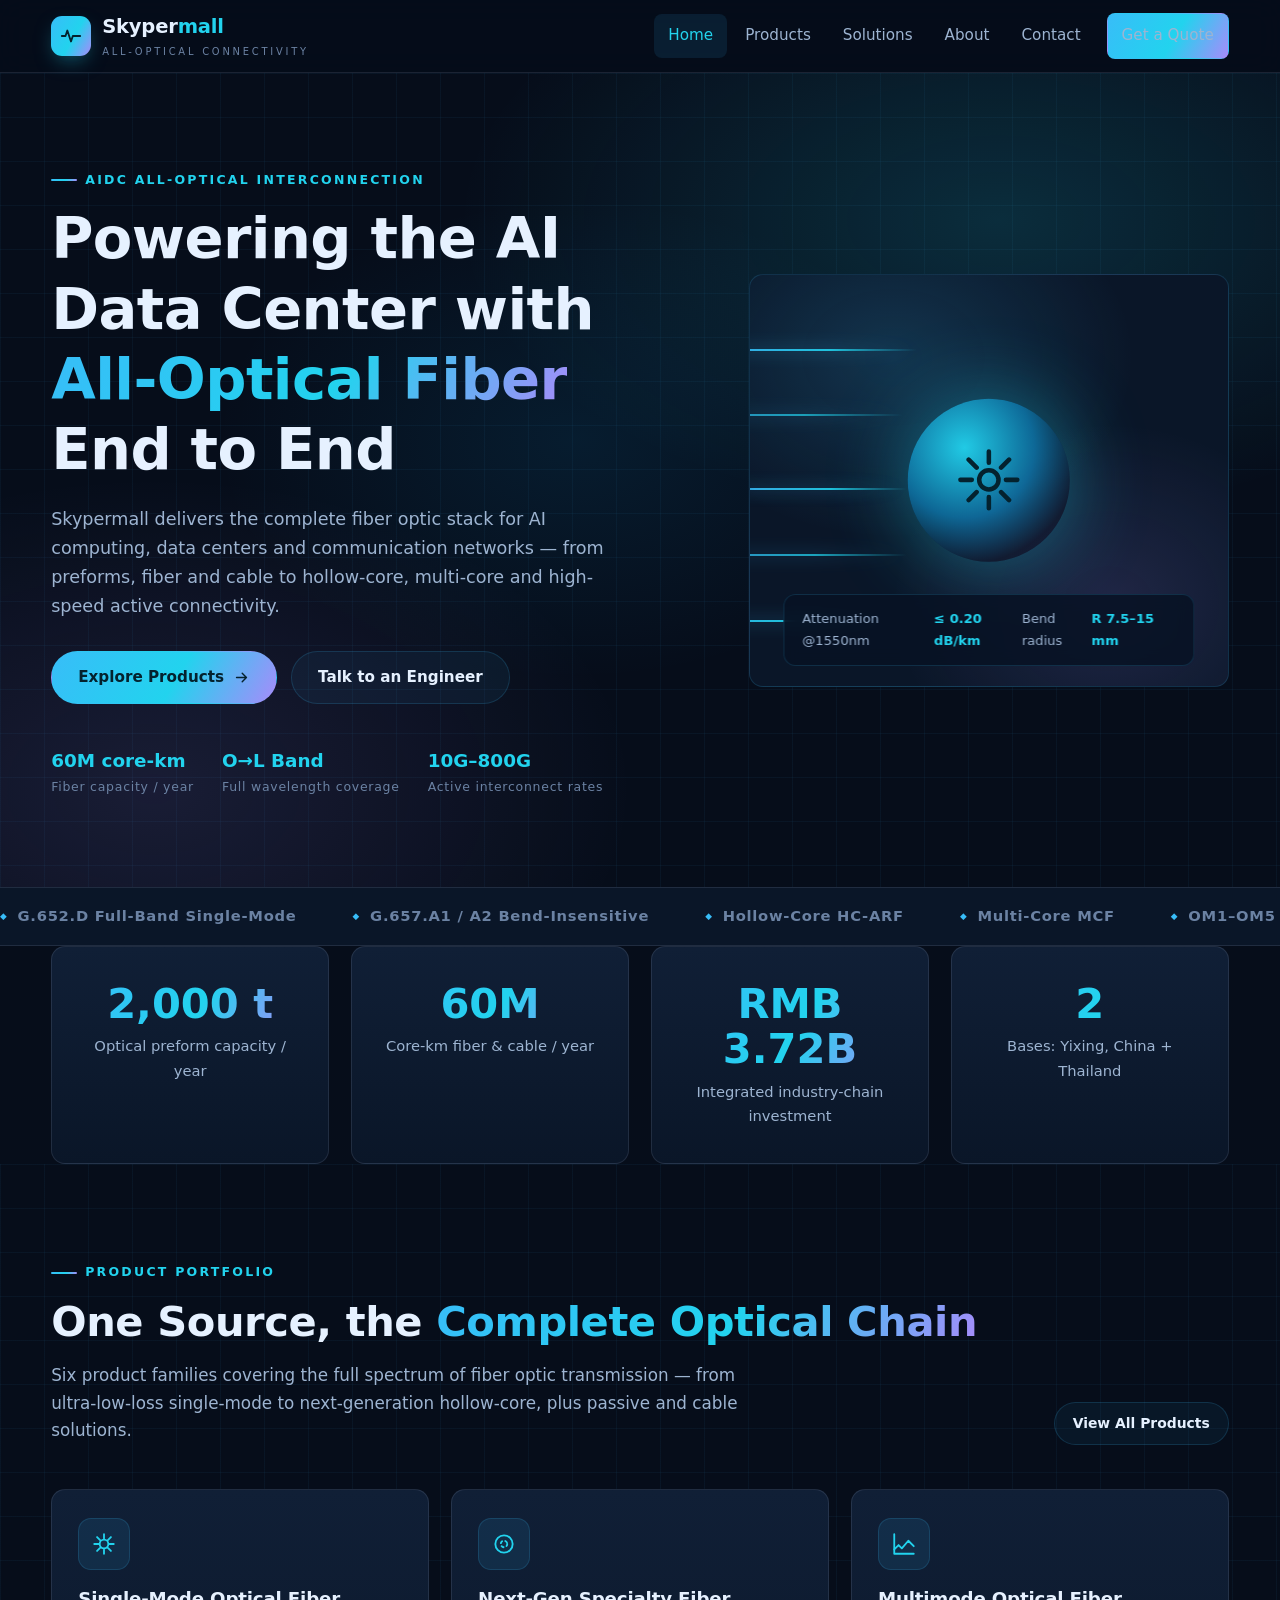
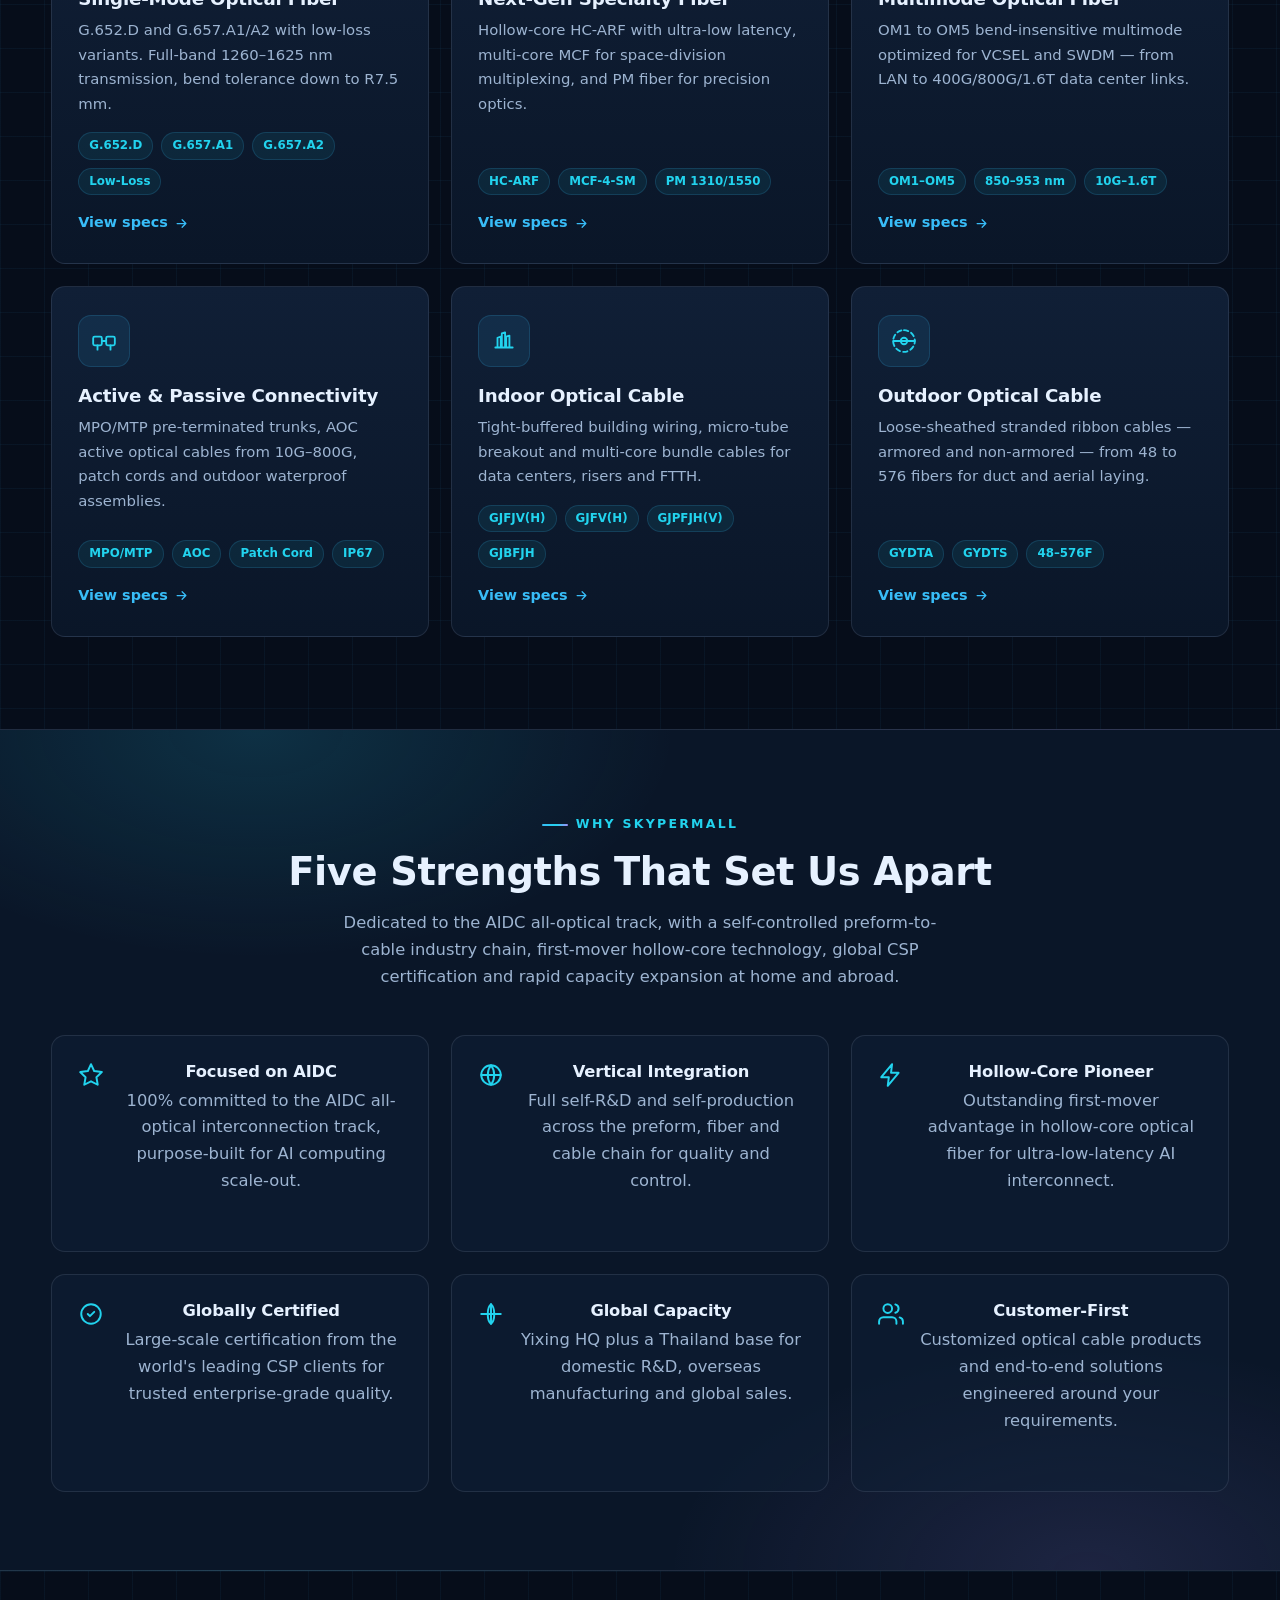
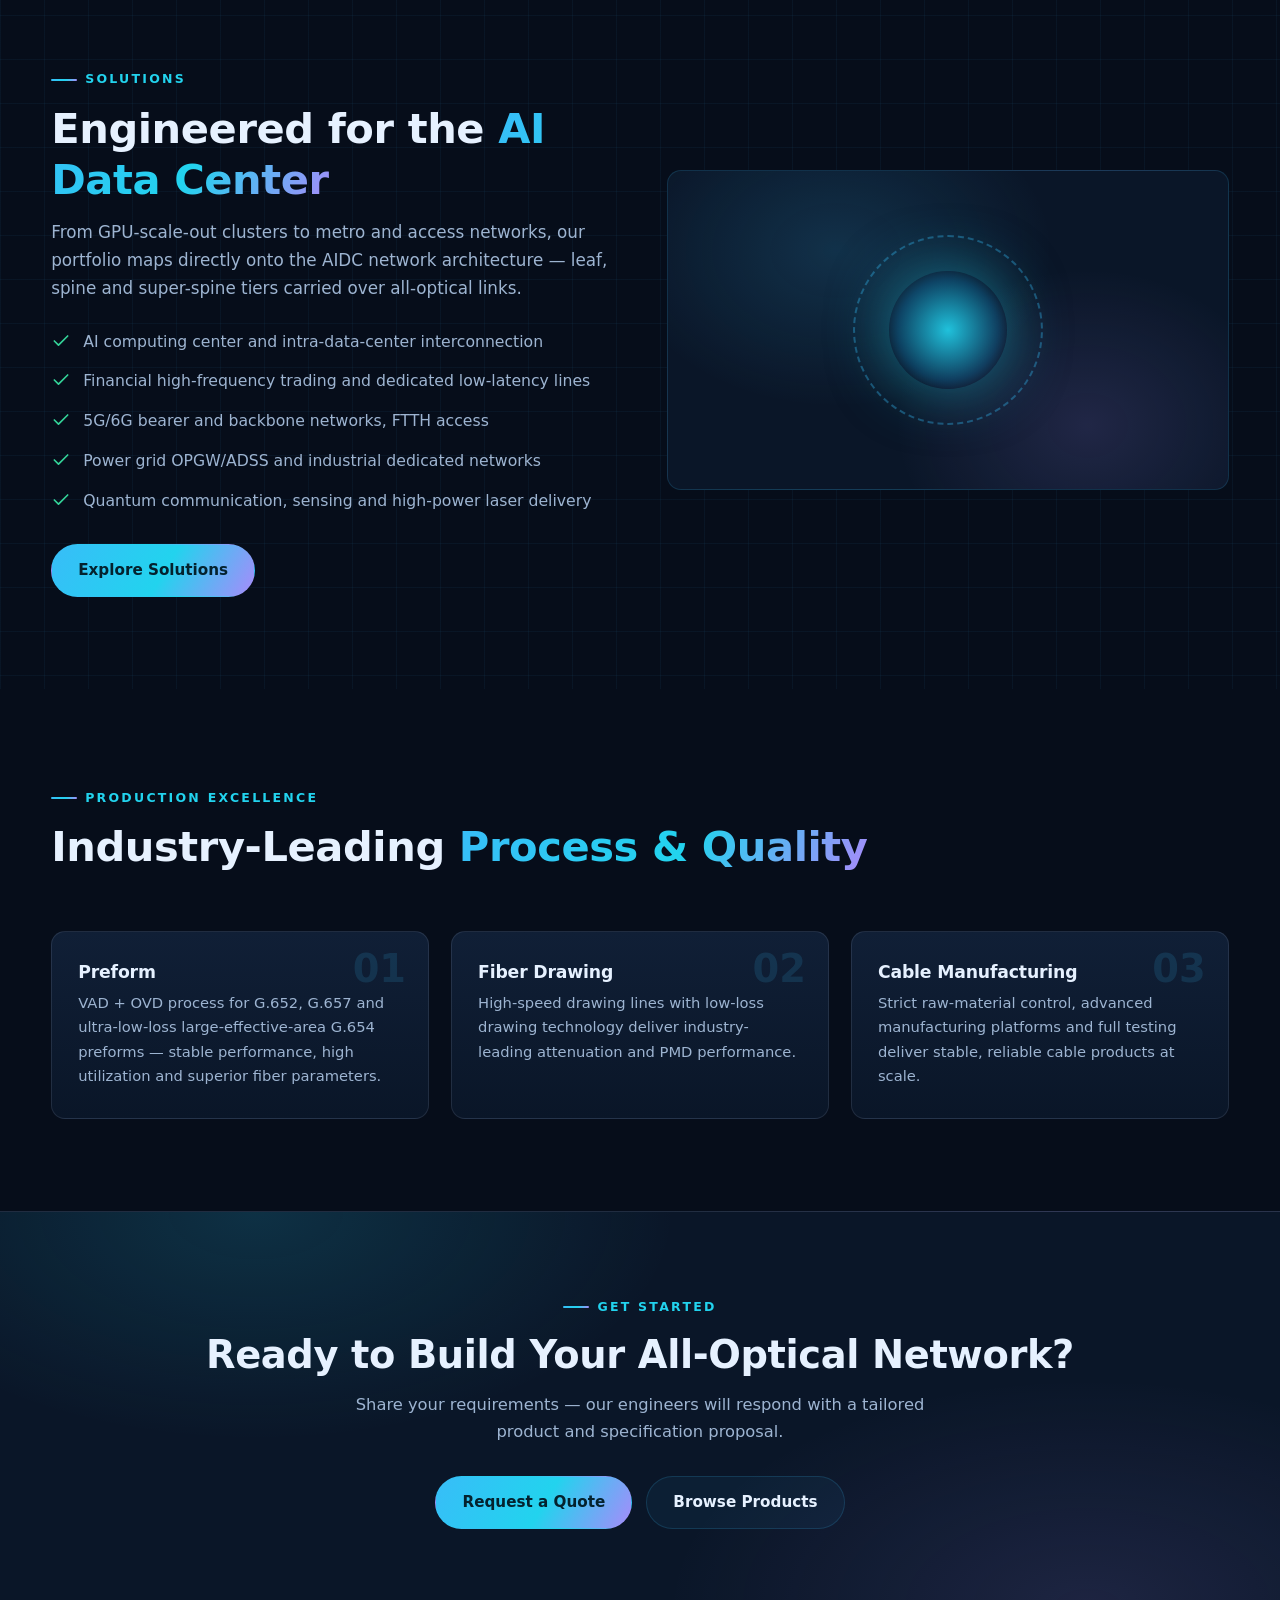
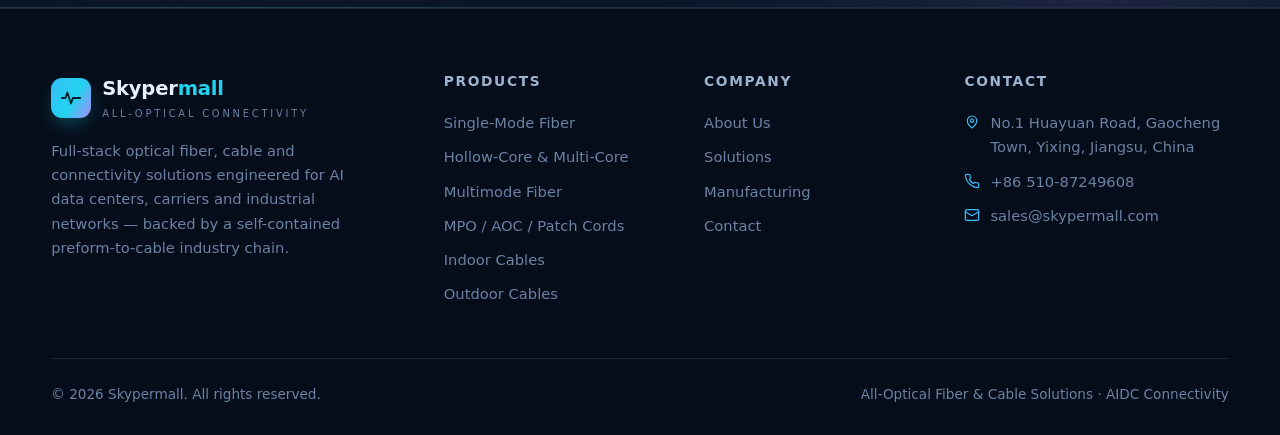
==== index.html @ 88f86af9 "Build Skypermall fiber optic sales website" ====
<!DOCTYPE html>
<html lang="en">
<head>
  <meta charset="UTF-8" />
  <meta name="viewport" content="width=device-width, initial-scale=1.0" />
  <title>Skypermall — AIDC All-Optical Fiber & Cable Solutions</title>
  <meta name="description" content="Skypermall delivers full-stack fiber optic solutions for AI data centers — single-mode, hollow-core, multi-core and multimode optical fibers, MPO/AOC connectivity and optical cables." />
  <link rel="stylesheet" href="css/style.css" />
  <link rel="icon" href="data:image/svg+xml,<svg xmlns='http://www.w3.org/2000/svg' viewBox='0 0 24 24'><circle cx='12' cy='12' r='9' fill='none' stroke='%2338bdf8' stroke-width='2'/><circle cx='12' cy='12' r='3' fill='%2322d3ee'/></svg>" />
</head>
<body>
  <header class="site-header">
    <div class="container nav">
      <a href="index.html" class="brand">
        <span class="brand-mark">
          <svg viewBox="0 0 24 24" fill="none" stroke="currentColor" stroke-width="2" stroke-linecap="round" stroke-linejoin="round"><path d="M2 12h4l2-6 4 12 2-6h8"/></svg>
        </span>
        <span>
          <span class="brand-name">Skyper<span>mall</span></span>
          <span class="brand-tag">All-Optical Connectivity</span>
        </span>
      </a>
      <nav class="nav-links" id="nav-links">
        <a href="index.html">Home</a>
        <a href="products.html">Products</a>
        <a href="solutions.html">Solutions</a>
        <a href="about.html">About</a>
        <a href="contact.html">Contact</a>
        <span class="nav-cta"><a href="contact.html" class="btn btn-primary btn-sm">Get a Quote</a></span>
      </nav>
      <button class="nav-toggle" aria-label="Menu" aria-expanded="false">
        <svg viewBox="0 0 24 24" fill="none" stroke="currentColor" stroke-width="2" stroke-linecap="round"><use href="#icon-menu"/></svg>
      </button>
    </div>
  </header>

  <section class="hero bg-grid">
    <div class="container hero-inner">
      <div class="hero-copy">
        <span class="eyebrow">AIDC All-Optical Interconnection</span>
        <h1>Powering the AI Data Center with <span class="grad-text">All-Optical Fiber</span> End to End</h1>
        <p>Skypermall delivers the complete fiber optic stack for AI computing, data centers and communication networks — from preforms, fiber and cable to hollow-core, multi-core and high-speed active connectivity.</p>
        <div class="hero-actions">
          <a href="products.html" class="btn btn-primary">
            Explore Products
            <svg viewBox="0 0 24 24" fill="none" stroke="currentColor" stroke-width="2" stroke-linecap="round" stroke-linejoin="round"><path d="M5 12h14M13 6l6 6-6 6"/></svg>
          </a>
          <a href="contact.html" class="btn btn-ghost">Talk to an Engineer</a>
        </div>
        <div class="hero-meta">
          <div><div class="stat-num">60M core-km</div><div class="stat-label">Fiber capacity / year</div></div>
          <div><div class="stat-num">O→L Band</div><div class="stat-label">Full wavelength coverage</div></div>
          <div><div class="stat-num">10G–800G</div><div class="stat-label">Active interconnect rates</div></div>
        </div>
      </div>
      <div class="hero-visual">
        <div class="fiber-wrap">
          <div class="fiber-lines"><span></span><span></span><span></span><span></span><span></span></div>
          <div class="fiber-core">
            <svg viewBox="0 0 24 24" fill="none" stroke="currentColor" stroke-width="1.6" stroke-linecap="round" stroke-linejoin="round"><circle cx="12" cy="12" r="3.4"/><path d="M12 2v4M12 18v4M2 12h4M18 12h4M4.9 4.9l2.8 2.8M16.3 16.3l2.8 2.8M19.1 4.9l-2.8 2.8M7.7 16.3l-2.8 2.8"/></svg>
          </div>
          <div class="fiber-badge">
            <span>Attenuation @1550nm</span><b>≤ 0.20 dB/km</b>
            <span>Bend radius</span><b>R 7.5–15 mm</b>
          </div>
        </div>
      </div>
    </div>
  </section>

  <div class="marquee" aria-hidden="true">
    <div class="marquee-track">
      <span>G.652.D Full-Band Single-Mode</span>
      <span>G.657.A1 / A2 Bend-Insensitive</span>
      <span>Hollow-Core HC-ARF</span>
      <span>Multi-Core MCF</span>
      <span>OM1–OM5 Multimode</span>
      <span>PM 1310 / 1550</span>
      <span>MPO / MTP Patch Cords</span>
      <span>AOC 10G–800G</span>
      <span>Indoor & Outdoor Cables</span>
      <span>GYDTA / GYDTS 48–576F</span>
    </div>
  </div>

  <section class="stats-band">
    <div class="container">
      <div class="stats-grid">
        <div class="stat-card reveal">
          <div class="num">2,000 t</div>
          <div class="lbl">Optical preform capacity / year</div>
        </div>
        <div class="stat-card reveal">
          <div class="num">60M</div>
          <div class="lbl">Core-km fiber & cable / year</div>
        </div>
        <div class="stat-card reveal">
          <div class="num">RMB 3.72B</div>
          <div class="lbl">Integrated industry-chain investment</div>
        </div>
        <div class="stat-card reveal">
          <div class="num">2</div>
          <div class="lbl">Bases: Yixing, China + Thailand</div>
        </div>
      </div>
    </div>
  </section>

  <section class="bg-grid">
    <div class="container">
      <div class="sec-head reveal">
        <div>
          <span class="eyebrow">Product Portfolio</span>
          <h2 class="section-title">One Source, the <span class="grad-text">Complete Optical Chain</span></h2>
          <p class="section-sub">Six product families covering the full spectrum of fiber optic transmission — from ultra-low-loss single-mode to next-generation hollow-core, plus passive and cable solutions.</p>
        </div>
        <a href="products.html" class="btn btn-ghost btn-sm">View All Products</a>
      </div>
      <div class="cards">
        <div class="card reveal">
          <div class="icon"><svg viewBox="0 0 24 24" fill="none" stroke="currentColor" stroke-width="1.7" stroke-linecap="round" stroke-linejoin="round"><path d="M12 3v4M12 17v4M3 12h4M17 12h4M5.6 5.6l2.8 2.8M15.6 15.6l2.8 2.8M18.4 5.6l-2.8 2.8M8.4 15.6l-2.8 2.8M12 8a4 4 0 100 8 4 4 0 000-8z"/></svg></div>
          <h3><a href="products.html#single-mode">Single-Mode Optical Fiber</a></h3>
          <p class="desc">G.652.D and G.657.A1/A2 with low-loss variants. Full-band 1260–1625 nm transmission, bend tolerance down to R7.5 mm.</p>
          <div class="meta"><span>G.652.D</span><span>G.657.A1</span><span>G.657.A2</span><span>Low-Loss</span></div>
          <a class="more" href="products.html#single-mode">View specs <svg viewBox="0 0 24 24" fill="none" stroke="currentColor" stroke-width="2" stroke-linecap="round" stroke-linejoin="round"><path d="M5 12h14M13 6l6 6-6 6"/></svg></a>
        </div>
        <div class="card reveal">
          <div class="icon"><svg viewBox="0 0 24 24" fill="none" stroke="currentColor" stroke-width="1.7" stroke-linecap="round" stroke-linejoin="round"><circle cx="12" cy="12" r="8"/><circle cx="12" cy="12" r="3" stroke-dasharray="2 3"/></svg></div>
          <h3><a href="products.html#specialty">Next-Gen Specialty Fiber</a></h3>
          <p class="desc">Hollow-core HC-ARF with ultra-low latency, multi-core MCF for space-division multiplexing, and PM fiber for precision optics.</p>
          <div class="meta"><span>HC-ARF</span><span>MCF-4-SM</span><span>PM 1310/1550</span></div>
          <a class="more" href="products.html#specialty">View specs <svg viewBox="0 0 24 24" fill="none" stroke="currentColor" stroke-width="2" stroke-linecap="round" stroke-linejoin="round"><path d="M5 12h14M13 6l6 6-6 6"/></svg></a>
        </div>
        <div class="card reveal">
          <div class="icon"><svg viewBox="0 0 24 24" fill="none" stroke="currentColor" stroke-width="1.7" stroke-linecap="round" stroke-linejoin="round"><path d="M3 17l4-4 3 3 6-7 5 5"/><path d="M3 3v18h18"/></svg></div>
          <h3><a href="products.html#multimode">Multimode Optical Fiber</a></h3>
          <p class="desc">OM1 to OM5 bend-insensitive multimode optimized for VCSEL and SWDM — from LAN to 400G/800G/1.6T data center links.</p>
          <div class="meta"><span>OM1–OM5</span><span>850–953 nm</span><span>10G–1.6T</span></div>
          <a class="more" href="products.html#multimode">View specs <svg viewBox="0 0 24 24" fill="none" stroke="currentColor" stroke-width="2" stroke-linecap="round" stroke-linejoin="round"><path d="M5 12h14M13 6l6 6-6 6"/></svg></a>
        </div>
        <div class="card reveal">
          <div class="icon"><svg viewBox="0 0 24 24" fill="none" stroke="currentColor" stroke-width="1.7" stroke-linecap="round" stroke-linejoin="round"><rect x="2" y="8" width="8" height="8" rx="1.4"/><rect x="14" y="8" width="8" height="8" rx="1.4"/><path d="M10 12h4M6 20v-4M18 20v-4"/></svg></div>
          <h3><a href="products.html#passive">Active & Passive Connectivity</a></h3>
          <p class="desc">MPO/MTP pre-terminated trunks, AOC active optical cables from 10G–800G, patch cords and outdoor waterproof assemblies.</p>
          <div class="meta"><span>MPO/MTP</span><span>AOC</span><span>Patch Cord</span><span>IP67</span></div>
          <a class="more" href="products.html#passive">View specs <svg viewBox="0 0 24 24" fill="none" stroke="currentColor" stroke-width="2" stroke-linecap="round" stroke-linejoin="round"><path d="M5 12h14M13 6l6 6-6 6"/></svg></a>
        </div>
        <div class="card reveal">
          <div class="icon"><svg viewBox="0 0 24 24" fill="none" stroke="currentColor" stroke-width="1.7" stroke-linecap="round" stroke-linejoin="round"><path d="M4 18h16M6 18V9l3-1v10M10 18V5l3-1v14M14 18V8l3-1v11"/></svg></div>
          <h3><a href="products.html#indoor-cable">Indoor Optical Cable</a></h3>
          <p class="desc">Tight-buffered building wiring, micro-tube breakout and multi-core bundle cables for data centers, risers and FTTH.</p>
          <div class="meta"><span>GJFJV(H)</span><span>GJFV(H)</span><span>GJPFJH(V)</span><span>GJBFJH</span></div>
          <a class="more" href="products.html#indoor-cable">View specs <svg viewBox="0 0 24 24" fill="none" stroke="currentColor" stroke-width="2" stroke-linecap="round" stroke-linejoin="round"><path d="M5 12h14M13 6l6 6-6 6"/></svg></a>
        </div>
        <div class="card reveal">
          <div class="icon"><svg viewBox="0 0 24 24" fill="none" stroke="currentColor" stroke-width="1.7" stroke-linecap="round" stroke-linejoin="round"><circle cx="12" cy="12" r="3"/><path d="M12 2a10 10 0 010 20 10 10 0 010-20z" stroke-dasharray="4 3"/><path d="M2 12h20"/></svg></div>
          <h3><a href="products.html#outdoor-cable">Outdoor Optical Cable</a></h3>
          <p class="desc">Loose-sheathed stranded ribbon cables — armored and non-armored — from 48 to 576 fibers for duct and aerial laying.</p>
          <div class="meta"><span>GYDTA</span><span>GYDTS</span><span>48–576F</span></div>
          <a class="more" href="products.html#outdoor-cable">View specs <svg viewBox="0 0 24 24" fill="none" stroke="currentColor" stroke-width="2" stroke-linecap="round" stroke-linejoin="round"><path d="M5 12h14M13 6l6 6-6 6"/></svg></a>
        </div>
      </div>
    </div>
  </section>

  <section class="cta-band">
    <div class="container">
      <span class="eyebrow">Why Skypermall</span>
      <h2>Five Strengths That Set Us Apart</h2>
      <p>Dedicated to the AIDC all-optical track, with a self-controlled preform-to-cable industry chain, first-mover hollow-core technology, global CSP certification and rapid capacity expansion at home and abroad.</p>
    </div>
    <div class="container" style="margin-top:44px">
      <div class="features">
        <div class="feature reveal">
          <div class="ficon"><svg viewBox="0 0 24 24" fill="none" stroke="currentColor" stroke-width="1.8" stroke-linecap="round" stroke-linejoin="round"><path d="M12 2l2.9 6.3L22 9.3l-5 4.8 1.2 6.9L12 17.8 5.8 21l1.2-6.9-5-4.8 7.1-1z"/></svg></div>
          <div><h4>Focused on AIDC</h4><p>100% committed to the AIDC all-optical interconnection track, purpose-built for AI computing scale-out.</p></div>
        </div>
        <div class="feature reveal">
          <div class="ficon"><svg viewBox="0 0 24 24" fill="none" stroke="currentColor" stroke-width="1.8" stroke-linecap="round" stroke-linejoin="round"><circle cx="12" cy="12" r="9"/><path d="M3 12h18M12 3a15 15 0 010 18M12 3a15 15 0 000 18"/></svg></div>
          <div><h4>Vertical Integration</h4><p>Full self-R&D and self-production across the preform, fiber and cable chain for quality and control.</p></div>
        </div>
        <div class="feature reveal">
          <div class="ficon"><svg viewBox="0 0 24 24" fill="none" stroke="currentColor" stroke-width="1.8" stroke-linecap="round" stroke-linejoin="round"><path d="M13 2L3 14h7l-1 8 10-12h-7l1-8z"/></svg></div>
          <div><h4>Hollow-Core Pioneer</h4><p>Outstanding first-mover advantage in hollow-core optical fiber for ultra-low-latency AI interconnect.</p></div>
        </div>
        <div class="feature reveal">
          <div class="ficon"><svg viewBox="0 0 24 24" fill="none" stroke="currentColor" stroke-width="1.8" stroke-linecap="round" stroke-linejoin="round"><path d="M9 12l2 2 4-4"/><circle cx="12" cy="12" r="9"/></svg></div>
          <div><h4>Globally Certified</h4><p>Large-scale certification from the world's leading CSP clients for trusted enterprise-grade quality.</p></div>
        </div>
        <div class="feature reveal">
          <div class="ficon"><svg viewBox="0 0 24 24" fill="none" stroke="currentColor" stroke-width="1.8" stroke-linecap="round" stroke-linejoin="round"><path d="M3 12h18M12 3v18"/><path d="M12 3c4 3 4 15 0 18M12 3c-4 3-4 15 0 18"/></svg></div>
          <div><h4>Global Capacity</h4><p>Yixing HQ plus a Thailand base for domestic R&D, overseas manufacturing and global sales.</p></div>
        </div>
        <div class="feature reveal">
          <div class="ficon"><svg viewBox="0 0 24 24" fill="none" stroke="currentColor" stroke-width="1.8" stroke-linecap="round" stroke-linejoin="round"><path d="M17 21v-2a4 4 0 00-4-4H5a4 4 0 00-4 4v2"/><circle cx="9" cy="7" r="4"/><path d="M23 21v-2a4 4 0 00-3-3.87M16 3.13a4 4 0 010 7.75"/></svg></div>
          <div><h4>Customer-First</h4><p>Customized optical cable products and end-to-end solutions engineered around your requirements.</p></div>
        </div>
      </div>
    </div>
  </section>

  <section class="bg-grid">
    <div class="container">
      <div class="split">
        <div>
          <span class="eyebrow">Solutions</span>
          <h2 class="section-title">Engineered for the <span class="grad-text">AI Data Center</span></h2>
          <p class="section-sub">From GPU-scale-out clusters to metro and access networks, our portfolio maps directly onto the AIDC network architecture — leaf, spine and super-spine tiers carried over all-optical links.</p>
          <ul class="checks">
            <li><svg viewBox="0 0 24 24" fill="none" stroke="currentColor" stroke-width="2" stroke-linecap="round" stroke-linejoin="round"><path d="M20 6L9 17l-5-5"/></svg>AI computing center and intra-data-center interconnection</li>
            <li><svg viewBox="0 0 24 24" fill="none" stroke="currentColor" stroke-width="2" stroke-linecap="round" stroke-linejoin="round"><path d="M20 6L9 17l-5-5"/></svg>Financial high-frequency trading and dedicated low-latency lines</li>
            <li><svg viewBox="0 0 24 24" fill="none" stroke="currentColor" stroke-width="2" stroke-linecap="round" stroke-linejoin="round"><path d="M20 6L9 17l-5-5"/></svg>5G/6G bearer and backbone networks, FTTH access</li>
            <li><svg viewBox="0 0 24 24" fill="none" stroke="currentColor" stroke-width="2" stroke-linecap="round" stroke-linejoin="round"><path d="M20 6L9 17l-5-5"/></svg>Power grid OPGW/ADSS and industrial dedicated networks</li>
            <li><svg viewBox="0 0 24 24" fill="none" stroke="currentColor" stroke-width="2" stroke-linecap="round" stroke-linejoin="round"><path d="M20 6L9 17l-5-5"/></svg>Quantum communication, sensing and high-power laser delivery</li>
          </ul>
          <div style="margin-top:30px">
            <a href="solutions.html" class="btn btn-primary">Explore Solutions</a>
          </div>
        </div>
        <div class="split-visual">
          <div class="ring"></div>
        </div>
      </div>
    </div>
  </section>

  <section>
    <div class="container">
      <div class="sec-head reveal">
        <div>
          <span class="eyebrow">Production Excellence</span>
          <h2 class="section-title">Industry-Leading <span class="grad-text">Process & Quality</span></h2>
        </div>
      </div>
      <div class="steps">
        <div class="step reveal">
          <h3>Preform</h3>
          <p>VAD + OVD process for G.652, G.657 and ultra-low-loss large-effective-area G.654 preforms — stable performance, high utilization and superior fiber parameters.</p>
        </div>
        <div class="step reveal">
          <h3>Fiber Drawing</h3>
          <p>High-speed drawing lines with low-loss drawing technology deliver industry-leading attenuation and PMD performance.</p>
        </div>
        <div class="step reveal">
          <h3>Cable Manufacturing</h3>
          <p>Strict raw-material control, advanced manufacturing platforms and full testing deliver stable, reliable cable products at scale.</p>
        </div>
      </div>
    </div>
  </section>

  <section class="cta-band">
    <div class="container">
      <span class="eyebrow">Get Started</span>
      <h2>Ready to Build Your All-Optical Network?</h2>
      <p>Share your requirements — our engineers will respond with a tailored product and specification proposal.</p>
      <div class="cta-actions">
        <a href="contact.html" class="btn btn-primary">Request a Quote</a>
        <a href="products.html" class="btn btn-ghost">Browse Products</a>
      </div>
    </div>
  </section>

  <footer class="site-footer">
    <div class="container">
      <div class="footer-grid">
        <div class="footer-brand">
          <a href="index.html" class="brand">
            <span class="brand-mark"><svg viewBox="0 0 24 24" fill="none" stroke="currentColor" stroke-width="2" stroke-linecap="round" stroke-linejoin="round"><path d="M2 12h4l2-6 4 12 2-6h8"/></svg></span>
            <span>
              <span class="brand-name">Skyper<span>mall</span></span>
              <span class="brand-tag">All-Optical Connectivity</span>
            </span>
          </a>
          <p>Full-stack optical fiber, cable and connectivity solutions engineered for AI data centers, carriers and industrial networks — backed by a self-contained preform-to-cable industry chain.</p>
        </div>
        <div class="footer-col">
          <h4>Products</h4>
          <a href="products.html#single-mode">Single-Mode Fiber</a>
          <a href="products.html#specialty">Hollow-Core & Multi-Core</a>
          <a href="products.html#multimode">Multimode Fiber</a>
          <a href="products.html#passive">MPO / AOC / Patch Cords</a>
          <a href="products.html#indoor-cable">Indoor Cables</a>
          <a href="products.html#outdoor-cable">Outdoor Cables</a>
        </div>
        <div class="footer-col">
          <h4>Company</h4>
          <a href="about.html">About Us</a>
          <a href="solutions.html">Solutions</a>
          <a href="about.html#capability">Manufacturing</a>
          <a href="contact.html">Contact</a>
        </div>
        <div class="footer-col">
          <h4>Contact</h4>
          <ul class="footer-contact">
            <li><svg viewBox="0 0 24 24" fill="none" stroke="currentColor" stroke-width="1.8" stroke-linecap="round" stroke-linejoin="round"><path d="M12 21s-7-5.6-7-11a7 7 0 0114 0c0 5.4-7 11-7 11z"/><circle cx="12" cy="10" r="2.5"/></svg><span>No.1 Huayuan Road, Gaocheng Town, Yixing, Jiangsu, China</span></li>
            <li><svg viewBox="0 0 24 24" fill="none" stroke="currentColor" stroke-width="1.8" stroke-linecap="round" stroke-linejoin="round"><path d="M22 16.9v3a2 2 0 01-2.2 2 19.8 19.8 0 01-8.6-3.1 19.5 19.5 0 01-6-6A19.8 19.8 0 012.1 4.2 2 2 0 014.1 2h3a2 2 0 012 1.7c.1.9.3 1.8.6 2.7a2 2 0 01-.5 2.1L8 9.9a16 16 0 006 6l1.4-1.2a2 2 0 012.1-.5c.9.3 1.8.5 2.7.6a2 2 0 011.7 2z"/></svg><span>+86 510-87249608</span></li>
            <li><svg viewBox="0 0 24 24" fill="none" stroke="currentColor" stroke-width="1.8" stroke-linecap="round" stroke-linejoin="round"><rect x="2" y="4" width="20" height="16" rx="2"/><path d="M22 7l-10 6L2 7"/></svg><span>sales@skypermall.com</span></li>
          </ul>
        </div>
      </div>
      <div class="footer-bottom">
        <span>&copy; <span class="footer-year">2026</span> Skypermall. All rights reserved.</span>
        <span>All-Optical Fiber & Cable Solutions · AIDC Connectivity</span>
      </div>
    </div>
  </footer>

  <button class="back-to-top" aria-label="Back to top">
    <svg viewBox="0 0 24 24" fill="none" stroke="currentColor" stroke-width="2" stroke-linecap="round" stroke-linejoin="round"><path d="M12 19V5M5 12l7-7 7 7"/></svg>
  </button>

  <svg width="0" height="0" style="position:absolute" aria-hidden="true">
    <defs>
      <symbol id="icon-menu" viewBox="0 0 24 24"><path d="M3 6h18M3 12h18M3 18h18"/></symbol>
      <symbol id="icon-close" viewBox="0 0 24 24"><path d="M18 6L6 18M6 6l12 12"/></symbol>
    </defs>
  </svg>

  <script src="js/main.js"></script>
</body>
</html>
---- css/style.css ----
:root {
  --bg: #060d1a;
  --bg-2: #0a1628;
  --bg-3: #0e1f38;
  --surface: #101f36;
  --surface-2: #16294a;
  --border: rgba(56, 189, 248, 0.16);
  --border-soft: rgba(148, 163, 184, 0.16);
  --primary: #38bdf8;
  --primary-strong: #0ea5e9;
  --accent: #22d3ee;
  --accent-2: #a78bfa;
  --gradient: linear-gradient(120deg, #38bdf8 0%, #22d3ee 55%, #a78bfa 100%);
  --text: #e6f1ff;
  --text-muted: #9db4d1;
  --text-dim: #6b82a3;
  --ok: #34d399;
  --warn: #fbbf24;
  --radius: 14px;
  --radius-sm: 9px;
  --shadow: 0 18px 50px -18px rgba(2, 12, 27, 0.9);
  --glow: 0 0 0 1px rgba(56, 189, 248, 0.28), 0 20px 60px -20px rgba(34, 211, 238, 0.35);
  --nav-h: 72px;
  --font: "Segoe UI", "Inter", "PingFang SC", "Microsoft YaHei", system-ui, -apple-system, sans-serif;
}

* { margin: 0; padding: 0; box-sizing: border-box; }

html { scroll-behavior: smooth; }

body {
  font-family: var(--font);
  background: var(--bg);
  color: var(--text);
  line-height: 1.65;
  font-size: 16px;
  -webkit-font-smoothing: antialiased;
  overflow-x: hidden;
}

a { color: var(--primary); text-decoration: none; transition: color 0.2s ease; }
a:hover { color: var(--accent); }

img, svg { max-width: 100%; display: block; }

ul { list-style: none; }

.container { width: min(1180px, 92%); margin: 0 auto; }

section { position: relative; padding: 92px 0; }

.bg-grid {
  background-image:
    linear-gradient(rgba(56, 189, 248, 0.05) 1px, transparent 1px),
    linear-gradient(90deg, rgba(56, 189, 248, 0.05) 1px, transparent 1px);
  background-size: 44px 44px;
}

/* ---------- Typography ---------- */
h1, h2, h3, h4 { line-height: 1.22; font-weight: 700; letter-spacing: -0.01em; }

.eyebrow {
  display: inline-flex;
  align-items: center;
  gap: 8px;
  font-size: 12.5px;
  font-weight: 700;
  letter-spacing: 0.18em;
  text-transform: uppercase;
  color: var(--accent);
  margin-bottom: 14px;
}
.eyebrow::before {
  content: "";
  width: 26px; height: 2px;
  background: var(--gradient);
  border-radius: 2px;
}

.section-title { font-size: clamp(1.8rem, 4vw, 2.6rem); margin-bottom: 14px; }
.section-sub { color: var(--text-muted); max-width: 720px; font-size: 1.05rem; }
.center { text-align: center; }
.center .section-sub { margin-left: auto; margin-right: auto; }

.grad-text {
  background: var(--gradient);
  -webkit-background-clip: text;
  background-clip: text;
  -webkit-text-fill-color: transparent;
  color: transparent;
}

/* ---------- Buttons ---------- */
.btn {
  display: inline-flex;
  align-items: center;
  justify-content: center;
  gap: 9px;
  padding: 13px 26px;
  border-radius: 999px;
  font-weight: 600;
  font-size: 0.95rem;
  border: 1px solid transparent;
  cursor: pointer;
  transition: all 0.22s ease;
  white-space: nowrap;
}
.btn svg { width: 17px; height: 17px; }
.btn-primary {
  background: var(--gradient);
  color: #04222e;
}
.btn-primary:hover {
  transform: translateY(-2px);
  box-shadow: 0 14px 34px -10px rgba(34, 211, 238, 0.55);
  color: #04222e;
}
.btn-ghost {
  background: rgba(56, 189, 248, 0.06);
  border-color: var(--border);
  color: var(--text);
}
.btn-ghost:hover {
  border-color: var(--primary);
  background: rgba(56, 189, 248, 0.12);
  transform: translateY(-2px);
  color: var(--text);
}
.btn-sm { padding: 9px 18px; font-size: 0.87rem; }

/* ---------- Header ---------- */
.site-header {
  position: sticky;
  top: 0;
  z-index: 100;
  backdrop-filter: blur(14px);
  -webkit-backdrop-filter: blur(14px);
  background: rgba(6, 13, 26, 0.82);
  border-bottom: 1px solid var(--border-soft);
}
.nav {
  height: var(--nav-h);
  display: flex;
  align-items: center;
  justify-content: space-between;
  gap: 24px;
}
.brand { display: flex; align-items: center; gap: 11px; color: var(--text); }
.brand:hover { color: var(--text); }
.brand-mark {
  width: 40px; height: 40px;
  border-radius: 11px;
  background: var(--gradient);
  display: grid;
  place-items: center;
  box-shadow: 0 8px 22px -8px rgba(34, 211, 238, 0.6);
}
.brand-mark svg { width: 22px; height: 22px; color: #04222e; }
.brand-name { font-weight: 800; font-size: 1.22rem; letter-spacing: -0.01em; }
.brand-name span { color: var(--accent); }
.brand-tag { display: block; font-size: 0.62rem; color: var(--text-dim); letter-spacing: 0.28em; text-transform: uppercase; margin-top: 1px; }

.nav-links { display: flex; align-items: center; gap: 4px; }
.nav-links a {
  color: var(--text-muted);
  font-weight: 500;
  font-size: 0.95rem;
  padding: 9px 14px;
  border-radius: 8px;
  transition: all 0.2s ease;
}
.nav-links a:hover { color: var(--text); background: rgba(56, 189, 248, 0.08); }
.nav-links a.active { color: var(--accent); background: rgba(56, 189, 248, 0.1); }

.nav-cta { margin-left: 8px; }

.nav-toggle {
  display: none;
  width: 44px; height: 44px;
  border-radius: 10px;
  background: rgba(56, 189, 248, 0.08);
  border: 1px solid var(--border);
  cursor: pointer;
  place-items: center;
}
.nav-toggle svg { width: 22px; height: 22px; color: var(--text); }

@media (max-width: 900px) {
  .nav-toggle { display: grid; }
  .nav-links {
    position: fixed;
    inset: var(--nav-h) 0 auto 0;
    flex-direction: column;
    align-items: stretch;
    gap: 4px;
    background: rgba(6, 13, 26, 0.98);
    border-bottom: 1px solid var(--border-soft);
    padding: 18px 6%;
    transform: translateY(-110%);
    opacity: 0;
    pointer-events: none;
    transition: all 0.3s ease;
  }
  .nav-links.open {
    transform: translateY(0);
    opacity: 1;
    pointer-events: auto;
  }
  .nav-links a { padding: 13px 14px; font-size: 1rem; }
  .nav-cta { margin: 10px 0 0 0; }
  .nav-cta .btn { width: 100%; }
}

/* ---------- Hero ---------- */
.hero {
  min-height: 88vh;
  display: flex;
  align-items: center;
  overflow: hidden;
  padding: 90px 0;
}
.hero::before {
  content: "";
  position: absolute;
  inset: 0;
  background:
    radial-gradient(900px 500px at 78% 18%, rgba(34, 211, 238, 0.16), transparent 60%),
    radial-gradient(800px 520px at 12% 88%, rgba(167, 139, 250, 0.12), transparent 60%),
    radial-gradient(600px 400px at 45% 45%, rgba(14, 165, 233, 0.1), transparent 60%);
  pointer-events: none;
}
.hero-inner {
  display: grid;
  grid-template-columns: 1.15fr 0.85fr;
  gap: 48px;
  align-items: center;
  position: relative;
}
.hero h1 {
  font-size: clamp(2.3rem, 5vw, 3.6rem);
  margin-bottom: 20px;
}
.hero p { color: var(--text-muted); font-size: 1.1rem; max-width: 560px; margin-bottom: 30px; }
.hero-actions { display: flex; gap: 14px; flex-wrap: wrap; }
.hero-meta { display: flex; gap: 28px; flex-wrap: wrap; margin-top: 42px; }
.hero-meta .stat-label { font-size: 0.78rem; color: var(--text-dim); letter-spacing: 0.06em; }
.hero-meta .stat-num { font-size: 1.15rem; font-weight: 700; color: var(--accent); }

.hero-visual { position: relative; }
.fiber-wrap {
  position: relative;
  aspect-ratio: 1 / 0.86;
  border-radius: var(--radius);
  overflow: hidden;
  border: 1px solid var(--border);
  background:
    radial-gradient(400px 300px at 30% 20%, rgba(56, 189, 248, 0.18), transparent 60%),
    radial-gradient(360px 300px at 75% 80%, rgba(167, 139, 250, 0.14), transparent 60%),
    var(--bg-2);
}
.fiber-lines { position: absolute; inset: 0; }
.fiber-lines span {
  position: absolute;
  height: 2px;
  background: linear-gradient(90deg, transparent, var(--primary), var(--accent), transparent);
  opacity: 0.9;
  border-radius: 2px;
  filter: drop-shadow(0 0 8px rgba(56, 189, 248, 0.8));
  animation: streak 7s linear infinite;
}
.fiber-lines span:nth-child(1) { top: 18%; left: -20%; width: 55%; animation-delay: 0s; }
.fiber-lines span:nth-child(2) { top: 34%; left: -30%; width: 62%; animation-delay: 1.4s; opacity: 0.7; }
.fiber-lines span:nth-child(3) { top: 52%; left: -15%; width: 48%; animation-delay: 2.6s; }
.fiber-lines span:nth-child(4) { top: 68%; left: -25%; width: 58%; animation-delay: 0.8s; opacity: 0.75; }
.fiber-lines span:nth-child(5) { top: 84%; left: -35%; width: 66%; animation-delay: 3.4s; }
@keyframes streak {
  0% { transform: translateX(0); opacity: 0; }
  12% { opacity: 1; }
  88% { opacity: 1; }
  100% { transform: translateX(240%); opacity: 0; }
}
.fiber-core {
  position: absolute;
  top: 50%; left: 50%;
  transform: translate(-50%, -50%);
  width: 34%; aspect-ratio: 1;
  border-radius: 50%;
  background: radial-gradient(circle at 35% 30%, rgba(34, 211, 238, 0.95), rgba(14, 165, 233, 0.55) 45%, rgba(6, 13, 26, 0.15) 75%);
  box-shadow: 0 0 80px rgba(34, 211, 238, 0.45);
  display: grid;
  place-items: center;
}
.fiber-core svg { width: 42%; height: 42%; color: #04222e; }
.fiber-badge {
  position: absolute;
  left: 50%;
  transform: translateX(-50%);
  bottom: 20px;
  width: 86%;
  padding: 13px 18px;
  border-radius: 12px;
  background: rgba(8, 18, 36, 0.85);
  border: 1px solid var(--border);
  backdrop-filter: blur(8px);
  display: flex;
  justify-content: space-between;
  align-items: center;
  font-size: 0.82rem;
  color: var(--text-muted);
}
.fiber-badge b { color: var(--accent); font-weight: 700; }

@media (max-width: 900px) {
  .hero-inner { grid-template-columns: 1fr; }
  .hero-visual { max-width: 460px; margin: 0 auto; }
}

/* ---------- Marquee ---------- */
.marquee {
  border-top: 1px solid var(--border-soft);
  border-bottom: 1px solid var(--border-soft);
  background: var(--bg-2);
  overflow: hidden;
  padding: 16px 0;
  position: relative;
}
.marquee-track {
  display: flex;
  gap: 56px;
  width: max-content;
  animation: scroll-x 30s linear infinite;
}
.marquee:hover .marquee-track { animation-play-state: paused; }
.marquee-track span {
  display: flex;
  align-items: center;
  gap: 10px;
  color: var(--text-dim);
  font-weight: 600;
  font-size: 0.92rem;
  letter-spacing: 0.05em;
  white-space: nowrap;
}
.marquee-track span::before { content: "◆"; color: var(--primary); font-size: 0.55rem; }
@keyframes scroll-x {
  0% { transform: translateX(0); }
  100% { transform: translateX(-50%); }
}

/* ---------- Stats band ---------- */
.stats-band { padding: 0; }
.stats-grid {
  display: grid;
  grid-template-columns: repeat(4, 1fr);
  gap: 22px;
}
.stat-card {
  padding: 34px 26px;
  border-radius: var(--radius);
  border: 1px solid var(--border-soft);
  background: linear-gradient(180deg, var(--surface), var(--bg-2));
  text-align: center;
  transition: transform 0.25s ease, border-color 0.25s ease;
}
.stat-card:hover { transform: translateY(-5px); border-color: var(--primary); }
.stat-card .num {
  font-size: clamp(1.9rem, 3.6vw, 2.6rem);
  font-weight: 800;
  background: var(--gradient);
  -webkit-background-clip: text;
  background-clip: text;
  -webkit-text-fill-color: transparent;
  line-height: 1.1;
}
.stat-card .lbl { color: var(--text-muted); font-size: 0.92rem; margin-top: 8px; }
@media (max-width: 860px) { .stats-grid { grid-template-columns: repeat(2, 1fr); } }
@media (max-width: 520px) { .stats-grid { grid-template-columns: 1fr; } }

/* ---------- Section headers ---------- */
.sec-head { display: flex; align-items: flex-end; justify-content: space-between; gap: 24px; margin-bottom: 44px; flex-wrap: wrap; }
.sec-head .section-sub { margin: 0; }

/* ---------- Product cards ---------- */
.cards { display: grid; grid-template-columns: repeat(3, 1fr); gap: 22px; }
.card {
  position: relative;
  display: flex;
  flex-direction: column;
  padding: 28px 26px;
  border-radius: var(--radius);
  border: 1px solid var(--border-soft);
  background: linear-gradient(180deg, var(--surface), var(--bg-2));
  transition: transform 0.25s ease, border-color 0.25s ease, box-shadow 0.25s ease;
  overflow: hidden;
}
.card:hover {
  transform: translateY(-6px);
  border-color: var(--primary);
  box-shadow: var(--glow);
}
.card::after {
  content: "";
  position: absolute;
  top: 0; left: 0; right: 0;
  height: 3px;
  background: var(--gradient);
  opacity: 0;
  transition: opacity 0.25s ease;
}
.card:hover::after { opacity: 1; }
.card .icon {
  width: 52px; height: 52px;
  border-radius: 13px;
  display: grid;
  place-items: center;
  background: rgba(56, 189, 248, 0.1);
  border: 1px solid var(--border);
  margin-bottom: 18px;
}
.card .icon svg { width: 26px; height: 26px; color: var(--accent); }
.card h3 { font-size: 1.14rem; margin-bottom: 8px; }
.card h3 a { color: var(--text); }
.card h3 a:hover { color: var(--accent); }
.card .desc { color: var(--text-muted); font-size: 0.93rem; flex: 1; margin-bottom: 16px; }
.card .meta {
  display: flex;
  flex-wrap: wrap;
  gap: 8px;
  margin-bottom: 16px;
}
.card .meta span {
  font-size: 0.74rem;
  color: var(--accent);
  background: rgba(34, 211, 238, 0.08);
  border: 1px solid var(--border);
  padding: 3px 10px;
  border-radius: 999px;
  font-weight: 600;
}
.card .more {
  display: inline-flex;
  align-items: center;
  gap: 6px;
  font-size: 0.9rem;
  font-weight: 600;
  color: var(--primary);
}
.card .more svg { width: 15px; height: 15px; transition: transform 0.2s ease; }
.card:hover .more svg { transform: translateX(4px); }

@media (max-width: 980px) { .cards { grid-template-columns: repeat(2, 1fr); } }
@media (max-width: 640px) { .cards { grid-template-columns: 1fr; } }

/* ---------- Feature list ---------- */
.features { display: grid; grid-template-columns: repeat(3, 1fr); gap: 22px; }
.feature {
  padding: 26px;
  border-radius: var(--radius);
  border: 1px solid var(--border-soft);
  background: rgba(16, 31, 54, 0.55);
  display: flex;
  gap: 16px;
  transition: border-color 0.25s ease, transform 0.25s ease;
}
.feature:hover { border-color: var(--primary); transform: translateY(-4px); }
.feature .ficon { flex: 0 0 auto; }
.feature .ficon svg { width: 26px; height: 26px; color: var(--accent); }
.feature h4 { font-size: 1.02rem; margin-bottom: 6px; }
.feature p { color: var(--text-muted); font-size: 0.9rem; }
@media (max-width: 900px) { .features { grid-template-columns: repeat(2, 1fr); } }
@media (max-width: 600px) { .features { grid-template-columns: 1fr; } }

/* ---------- Split feature ---------- */
.split { display: grid; grid-template-columns: 1fr 1fr; gap: 54px; align-items: center; }
.split .section-sub { margin: 0; }
.split-visual {
  border-radius: var(--radius);
  border: 1px solid var(--border);
  background:
    radial-gradient(360px 260px at 30% 25%, rgba(56, 189, 248, 0.16), transparent 60%),
    radial-gradient(320px 260px at 75% 80%, rgba(167, 139, 250, 0.14), transparent 60%),
    var(--bg-2);
  padding: 36px;
  min-height: 320px;
  display: grid;
  place-content: center;
  position: relative;
  overflow: hidden;
}
.split-visual .ring {
  width: 190px; height: 190px;
  border-radius: 50%;
  border: 2px dashed rgba(56, 189, 248, 0.35);
  display: grid;
  place-items: center;
  animation: spin 30s linear infinite;
}
.split-visual .ring::after {
  content: "";
  width: 118px; height: 118px;
  border-radius: 50%;
  background: radial-gradient(circle, rgba(34, 211, 238, 0.9), rgba(14, 165, 233, 0.25) 60%, transparent 75%);
  box-shadow: 0 0 60px rgba(34, 211, 238, 0.5);
}
@keyframes spin { to { transform: rotate(360deg); } }

.checks { margin-top: 26px; display: grid; gap: 14px; }
.checks li { display: flex; gap: 12px; align-items: flex-start; color: var(--text-muted); font-size: 0.98rem; }
.checks svg { width: 20px; height: 20px; flex: 0 0 auto; color: var(--ok); margin-top: 2px; }

@media (max-width: 900px) { .split { grid-template-columns: 1fr; gap: 36px; } }

/* ---------- Steps ---------- */
.steps { display: grid; grid-template-columns: repeat(3, 1fr); gap: 22px; counter-reset: step; }
.step {
  position: relative;
  padding: 30px 26px;
  border-radius: var(--radius);
  border: 1px solid var(--border-soft);
  background: linear-gradient(180deg, var(--surface), var(--bg-2));
}
.step::before {
  counter-increment: step;
  content: "0" counter(step);
  position: absolute;
  top: 18px; right: 22px;
  font-size: 2.4rem;
  font-weight: 800;
  color: rgba(56, 189, 248, 0.14);
  line-height: 1;
}
.step h3 { font-size: 1.08rem; margin-bottom: 8px; }
.step p { color: var(--text-muted); font-size: 0.92rem; }
@media (max-width: 900px) { .steps { grid-template-columns: 1fr; } }

/* ---------- Table ---------- */
.table-wrap {
  border-radius: var(--radius);
  border: 1px solid var(--border-soft);
  overflow-x: auto;
  background: var(--bg-2);
}
table { width: 100%; border-collapse: collapse; font-size: 0.9rem; min-width: 640px; }
thead th {
  text-align: left;
  padding: 14px 18px;
  font-size: 0.76rem;
  letter-spacing: 0.1em;
  text-transform: uppercase;
  color: var(--text-dim);
  border-bottom: 1px solid var(--border-soft);
  background: rgba(56, 189, 248, 0.04);
  white-space: nowrap;
}
tbody td {
  padding: 13px 18px;
  border-bottom: 1px solid rgba(148, 163, 184, 0.1);
  color: var(--text-muted);
  vertical-align: top;
}
tbody tr:last-child td { border-bottom: 0; }
tbody tr:hover td { background: rgba(56, 189, 248, 0.03); }
tbody td strong, tbody td b { color: var(--text); font-weight: 600; }
tbody td:first-child { color: var(--text); font-weight: 600; }

/* ---------- Tabs ---------- */
.tabs { display: flex; gap: 8px; flex-wrap: wrap; margin-bottom: 26px; }
.tab-btn {
  padding: 9px 18px;
  border-radius: 999px;
  border: 1px solid var(--border-soft);
  background: rgba(16, 31, 54, 0.5);
  color: var(--text-muted);
  font-weight: 600;
  font-size: 0.88rem;
  cursor: pointer;
  transition: all 0.2s ease;
}
.tab-btn:hover { border-color: var(--primary); color: var(--text); }
.tab-btn.active {
  background: var(--gradient);
  color: #04222e;
  border-color: transparent;
}
.tab-panel { display: none; }
.tab-panel.active { display: block; animation: fadeUp 0.4s ease; }

@keyframes fadeUp {
  from { opacity: 0; transform: translateY(12px); }
  to { opacity: 1; transform: translateY(0); }
}

/* ---------- Accordion ---------- */
.acc-item {
  border: 1px solid var(--border-soft);
  border-radius: var(--radius-sm);
  margin-bottom: 12px;
  background: rgba(16, 31, 54, 0.5);
  overflow: hidden;
}
.acc-head {
  width: 100%;
  display: flex;
  align-items: center;
  justify-content: space-between;
  gap: 16px;
  padding: 17px 20px;
  background: none;
  border: 0;
  color: var(--text);
  font-size: 1rem;
  font-weight: 600;
  text-align: left;
  cursor: pointer;
  font-family: inherit;
  transition: color 0.2s ease;
}
.acc-head:hover { color: var(--accent); }
.acc-head svg { width: 18px; height: 18px; color: var(--accent); flex: 0 0 auto; transition: transform 0.25s ease; }
.acc-item.open .acc-head svg { transform: rotate(45deg); }
.acc-body { display: none; padding: 0 20px 20px; color: var(--text-muted); font-size: 0.95rem; }
.acc-item.open .acc-body { display: block; animation: fadeUp 0.3s ease; }

/* ---------- CTA band ---------- */
.cta-band {
  border-top: 1px solid var(--border-soft);
  border-bottom: 1px solid var(--border-soft);
  background:
    radial-gradient(700px 380px at 20% 0%, rgba(34, 211, 238, 0.14), transparent 60%),
    radial-gradient(700px 380px at 85% 100%, rgba(167, 139, 250, 0.12), transparent 60%),
    var(--bg-2);
  text-align: center;
  padding: 78px 0;
}
.cta-band h2 { font-size: clamp(1.7rem, 4vw, 2.4rem); margin-bottom: 14px; }
.cta-band p { color: var(--text-muted); max-width: 620px; margin: 0 auto 30px; font-size: 1.02rem; }
.cta-actions { display: flex; gap: 14px; justify-content: center; flex-wrap: wrap; }

/* ---------- Footer ---------- */
.site-footer {
  border-top: 1px solid var(--border-soft);
  background: var(--bg);
  padding: 64px 0 30px;
}
.footer-grid { display: grid; grid-template-columns: 1.6fr 1fr 1fr 1.2fr; gap: 40px; margin-bottom: 46px; }
.footer-brand .brand { margin-bottom: 16px; }
.footer-brand p { color: var(--text-dim); font-size: 0.92rem; max-width: 320px; }
.footer-col h4 { font-size: 0.86rem; letter-spacing: 0.12em; text-transform: uppercase; color: var(--text-muted); margin-bottom: 16px; }
.footer-col a { display: block; color: var(--text-dim); font-size: 0.92rem; padding: 5px 0; }
.footer-col a:hover { color: var(--accent); }
.footer-contact li { display: flex; gap: 10px; color: var(--text-dim); font-size: 0.92rem; padding: 5px 0; align-items: flex-start; }
.footer-contact svg { width: 16px; height: 16px; color: var(--primary); flex: 0 0 auto; margin-top: 3px; }
.footer-bottom {
  border-top: 1px solid var(--border-soft);
  padding-top: 24px;
  display: flex;
  justify-content: space-between;
  gap: 14px;
  flex-wrap: wrap;
  color: var(--text-dim);
  font-size: 0.85rem;
}
@media (max-width: 900px) { .footer-grid { grid-template-columns: 1fr 1fr; } }
@media (max-width: 560px) { .footer-grid { grid-template-columns: 1fr; } }

/* ---------- Page hero (inner pages) ---------- */
.page-hero {
  padding: 72px 0 60px;
  border-bottom: 1px solid var(--border-soft);
  background:
    radial-gradient(800px 420px at 70% 10%, rgba(34, 211, 238, 0.13), transparent 60%),
    radial-gradient(600px 360px at 10% 90%, rgba(167, 139, 250, 0.1), transparent 60%),
    var(--bg-2);
}
.page-hero h1 { font-size: clamp(2rem, 4.5vw, 3rem); margin-bottom: 12px; }
.page-hero p { color: var(--text-muted); max-width: 680px; font-size: 1.05rem; }
.breadcrumb { display: flex; gap: 8px; align-items: center; font-size: 0.85rem; color: var(--text-dim); margin-bottom: 18px; }
.breadcrumb a { color: var(--text-dim); }
.breadcrumb a:hover { color: var(--accent); }
.breadcrumb svg { width: 13px; height: 13px; }

/* ---------- Forms ---------- */
.form-card {
  border-radius: var(--radius);
  border: 1px solid var(--border);
  background: linear-gradient(180deg, var(--surface), var(--bg-2));
  padding: 34px;
}
.field { margin-bottom: 18px; }
.field label { display: block; font-size: 0.86rem; font-weight: 600; color: var(--text-muted); margin-bottom: 8px; }
.field input, .field select, .field textarea {
  width: 100%;
  padding: 12px 14px;
  border-radius: var(--radius-sm);
  border: 1px solid var(--border-soft);
  background: rgba(6, 13, 26, 0.6);
  color: var(--text);
  font-size: 0.95rem;
  font-family: inherit;
  transition: border-color 0.2s ease;
  outline: none;
}
.field input:focus, .field select:focus, .field textarea:focus { border-color: var(--primary); }
.field textarea { resize: vertical; min-height: 120px; }
.field-row { display: grid; grid-template-columns: 1fr 1fr; gap: 18px; }
@media (max-width: 640px) { .field-row { grid-template-columns: 1fr; } }
.form-note { font-size: 0.8rem; color: var(--text-dim); margin-top: 10px; }
.form-status { margin-top: 16px; font-size: 0.92rem; font-weight: 600; }
.form-status.ok { color: var(--ok); }
.form-status.err { color: #f87171; }

/* ---------- Contact page ---------- */
.contact-grid { display: grid; grid-template-columns: 0.9fr 1.1fr; gap: 30px; align-items: start; }
.info-card {
  border-radius: var(--radius);
  border: 1px solid var(--border-soft);
  background: linear-gradient(180deg, var(--surface), var(--bg-2));
  padding: 28px;
  margin-bottom: 18px;
}
.info-card h3 { font-size: 1.05rem; margin-bottom: 12px; display: flex; align-items: center; gap: 10px; }
.info-card h3 svg { width: 20px; height: 20px; color: var(--accent); }
.info-card p { color: var(--text-muted); font-size: 0.94rem; }
.info-card a { color: var(--text-muted); }
.info-card a:hover { color: var(--accent); }
@media (max-width: 900px) { .contact-grid { grid-template-columns: 1fr; } }

/* ---------- About page ---------- */
.timeline { position: relative; padding-left: 28px; }
.timeline::before { content: ""; position: absolute; left: 7px; top: 4px; bottom: 4px; width: 2px; background: linear-gradient(var(--primary), var(--accent-2)); opacity: 0.5; }
.tl-item { position: relative; padding-bottom: 26px; }
.tl-item::before { content: ""; position: absolute; left: -26px; top: 5px; width: 12px; height: 12px; border-radius: 50%; background: var(--bg); border: 3px solid var(--accent); }
.tl-item h4 { font-size: 1.05rem; margin-bottom: 4px; }
.tl-item .tag { font-size: 0.76rem; color: var(--accent); font-weight: 700; letter-spacing: 0.06em; }
.tl-item p { color: var(--text-muted); font-size: 0.92rem; }

/* ---------- Solution scenario cards ---------- */
.scenario {
  border-radius: var(--radius);
  border: 1px solid var(--border-soft);
  background: linear-gradient(180deg, var(--surface), var(--bg-2));
  padding: 30px;
  transition: transform 0.25s ease, border-color 0.25s ease, box-shadow 0.25s ease;
}
.scenario:hover { transform: translateY(-5px); border-color: var(--primary); box-shadow: var(--glow); }
.scenario .icon { width: 48px; height: 48px; border-radius: 12px; display: grid; place-items: center; background: rgba(56, 189, 248, 0.1); border: 1px solid var(--border); margin-bottom: 16px; }
.scenario .icon svg { width: 24px; height: 24px; color: var(--accent); }
.scenario h3 { font-size: 1.12rem; margin-bottom: 8px; }
.scenario p { color: var(--text-muted); font-size: 0.92rem; margin-bottom: 14px; }
.scenario ul { display: grid; gap: 6px; }
.scenario ul li { color: var(--text-muted); font-size: 0.87rem; display: flex; gap: 8px; }
.scenario ul li::before { content: "•"; color: var(--primary); }

/* ---------- Architecture diagram ---------- */
.arch { border: 1px solid var(--border); border-radius: var(--radius); background: var(--bg-2); padding: 30px; overflow-x: auto; }
.arch-row { display: flex; gap: 14px; justify-content: center; align-items: center; min-width: 720px; }
.arch-node {
  flex: 1;
  border-radius: var(--radius-sm);
  border: 1px solid var(--border);
  background: var(--surface);
  padding: 18px 14px;
  text-align: center;
}
.arch-node .atag { font-size: 0.7rem; letter-spacing: 0.12em; color: var(--accent); text-transform: uppercase; font-weight: 700; }
.arch-node h4 { font-size: 0.95rem; margin: 4px 0; }
.arch-node p { font-size: 0.76rem; color: var(--text-dim); }
.arch-link { color: var(--primary); font-weight: 700; font-size: 0.85rem; white-space: nowrap; }
.arch-note { margin-top: 18px; color: var(--text-dim); font-size: 0.85rem; text-align: center; }

/* ---------- Misc ---------- */
.pill {
  display: inline-block;
  padding: 4px 12px;
  border-radius: 999px;
  font-size: 0.75rem;
  font-weight: 700;
  letter-spacing: 0.05em;
  background: rgba(34, 211, 238, 0.1);
  border: 1px solid var(--border);
  color: var(--accent);
}
.pill-warn { background: rgba(251, 191, 36, 0.1); color: var(--warn); border-color: rgba(251, 191, 36, 0.25); }
.pill-ok { background: rgba(52, 211, 153, 0.1); color: var(--ok); border-color: rgba(52, 211, 153, 0.25); }

.notice {
  border: 1px solid var(--border);
  border-left: 4px solid var(--primary);
  background: rgba(56, 189, 248, 0.05);
  border-radius: var(--radius-sm);
  padding: 16px 18px;
  color: var(--text-muted);
  font-size: 0.9rem;
  margin: 22px 0;
}

.reveal { opacity: 0; transform: translateY(26px); transition: opacity 0.6s ease, transform 0.6s ease; }
.reveal.visible { opacity: 1; transform: translateY(0); }

.back-to-top {
  position: fixed;
  right: 22px;
  bottom: 22px;
  z-index: 90;
  width: 46px; height: 46px;
  border-radius: 50%;
  border: 1px solid var(--border);
  background: rgba(16, 31, 54, 0.9);
  color: var(--accent);
  display: grid;
  place-items: center;
  cursor: pointer;
  opacity: 0;
  pointer-events: none;
  transform: translateY(12px);
  transition: all 0.25s ease;
}
.back-to-top.show { opacity: 1; pointer-events: auto; transform: translateY(0); }
.back-to-top:hover { background: var(--surface-2); }
.back-to-top svg { width: 20px; height: 20px; }

@media (prefers-reduced-motion: reduce) {
  *, *::before, *::after { animation: none !important; transition: none !important; }
  .reveal { opacity: 1; transform: none; }
}
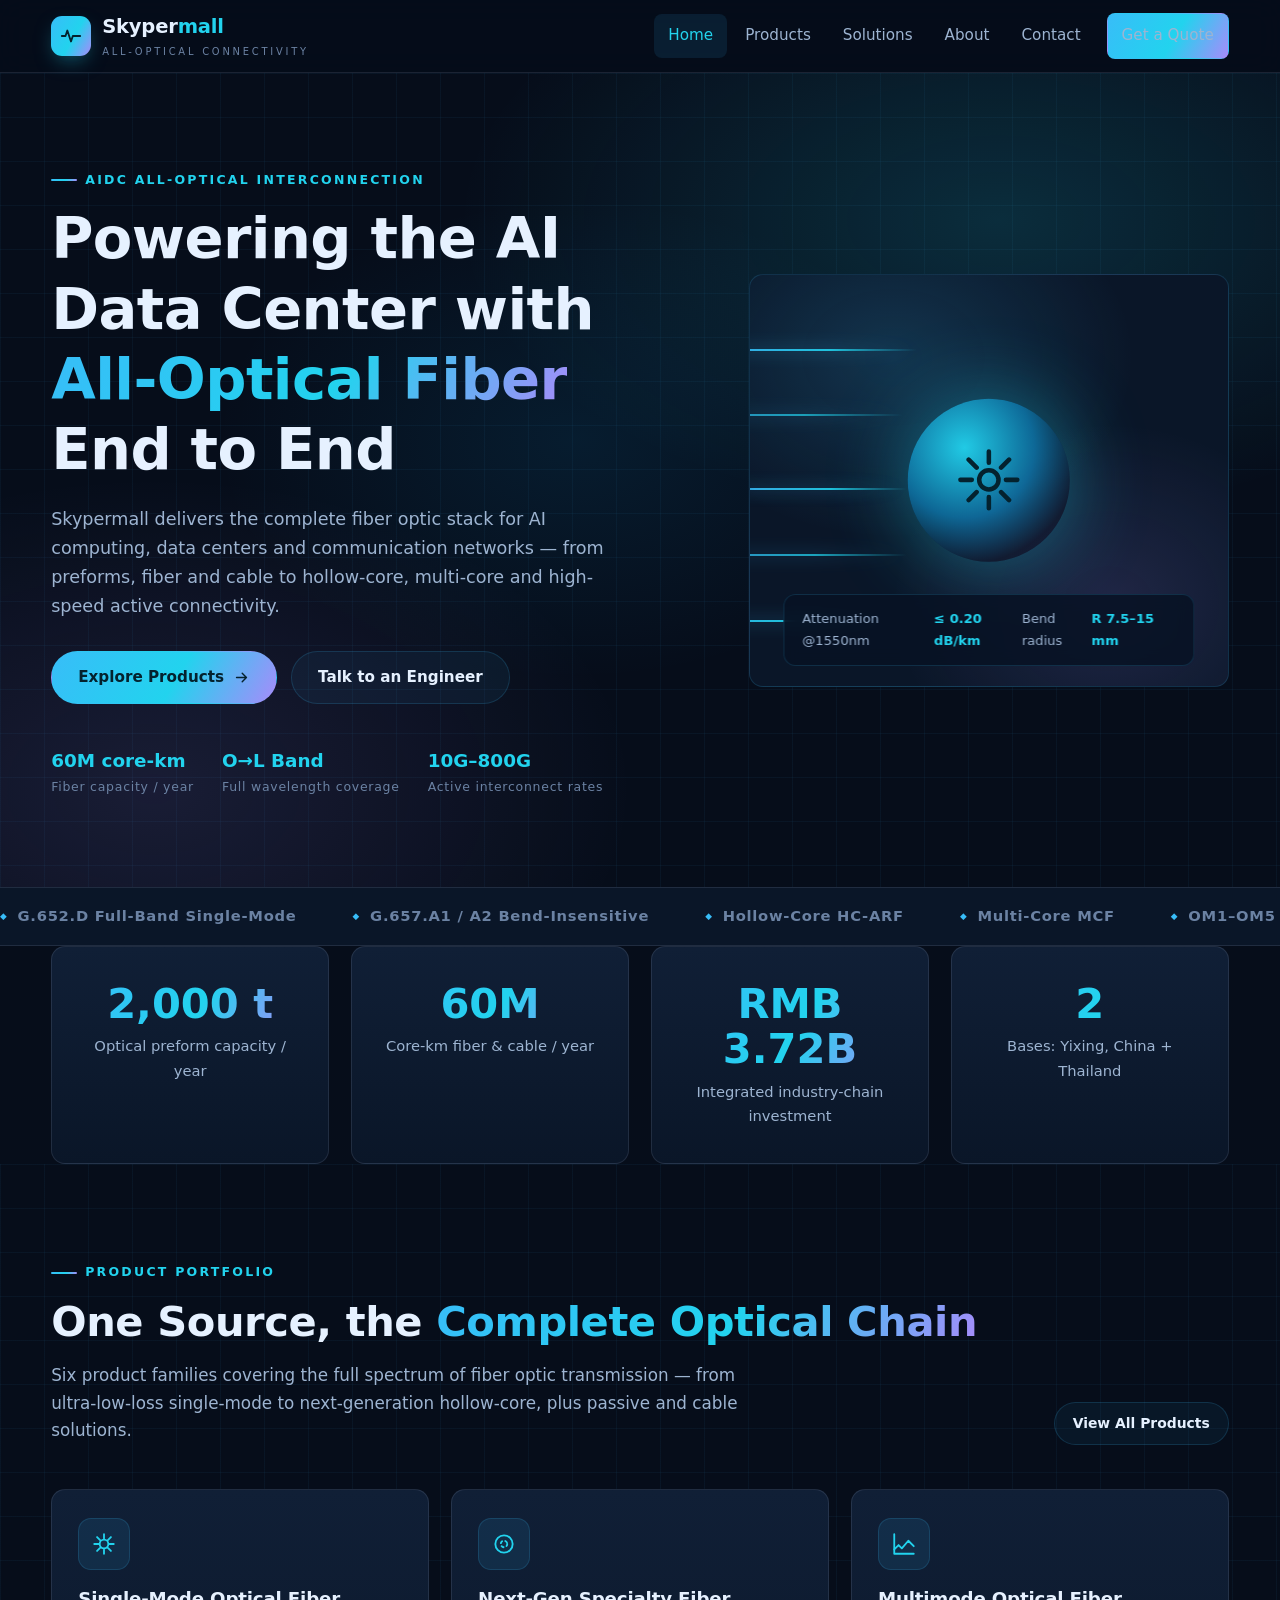
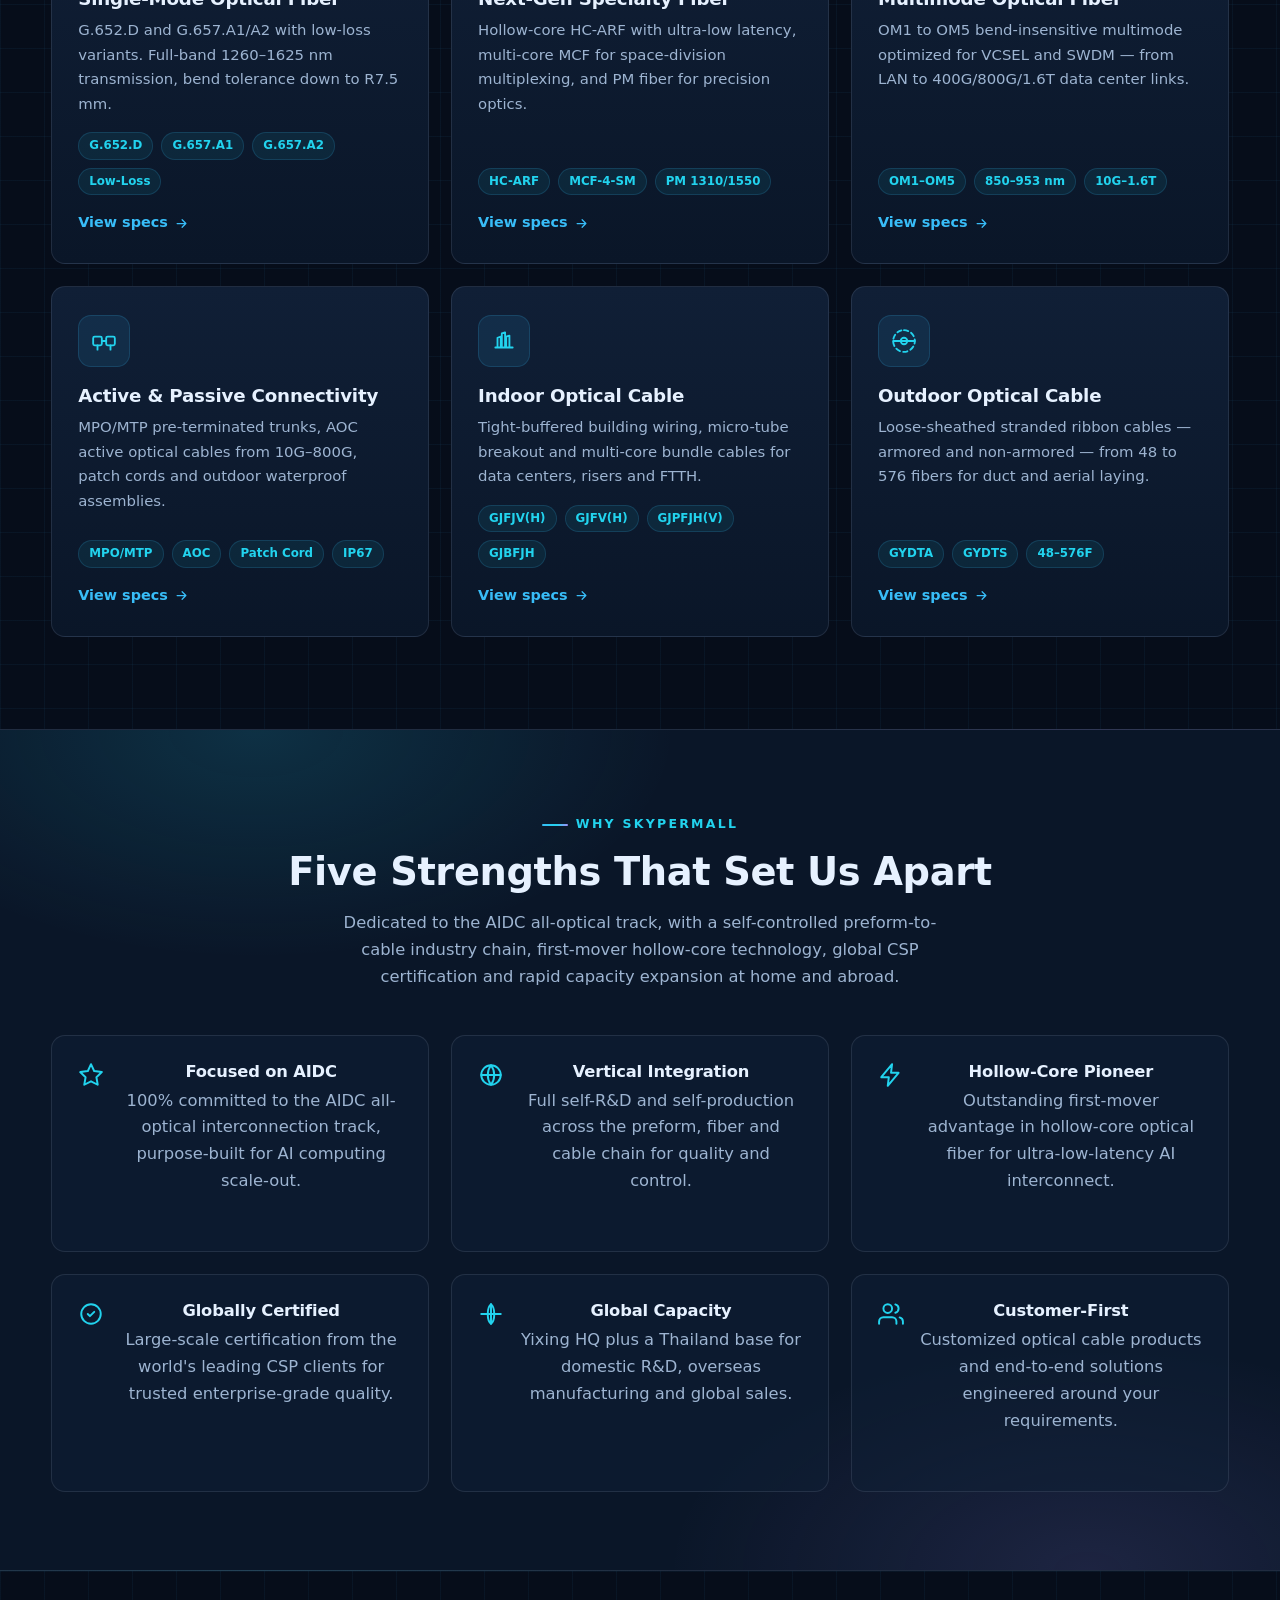
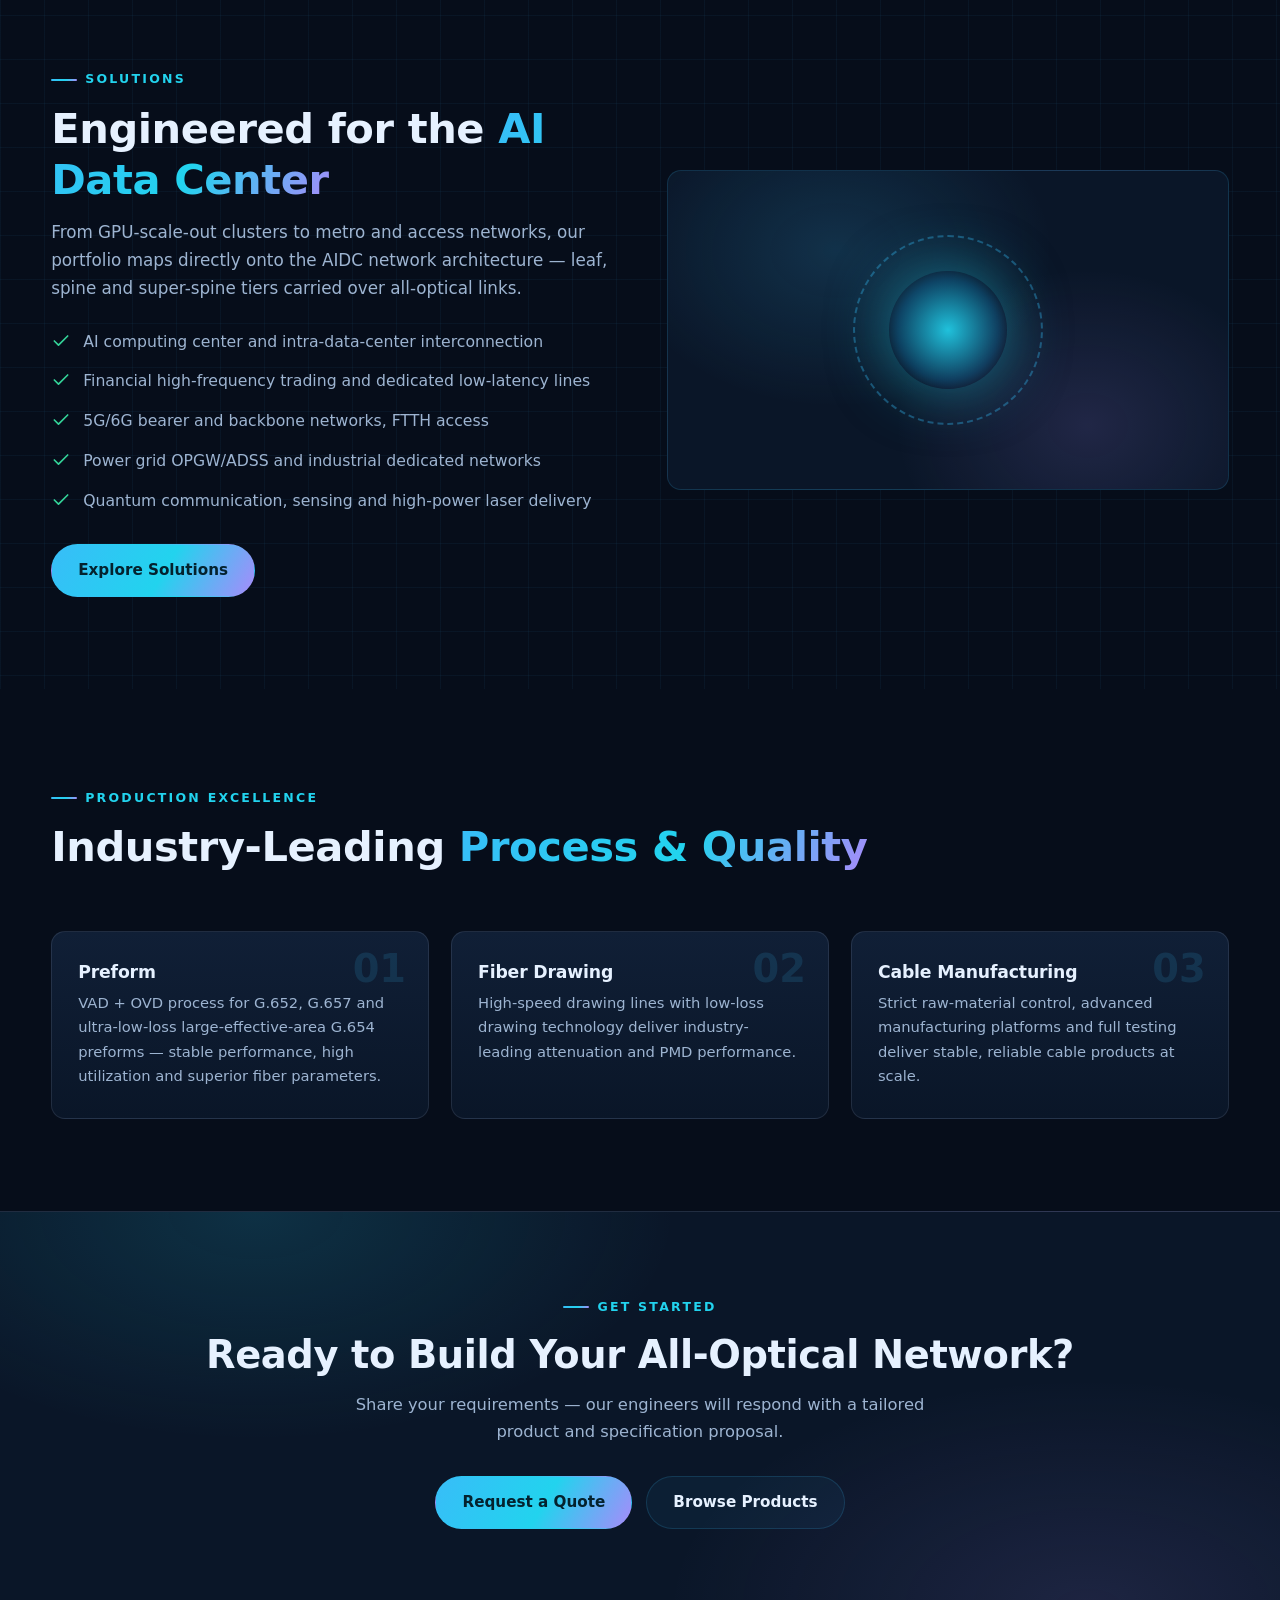
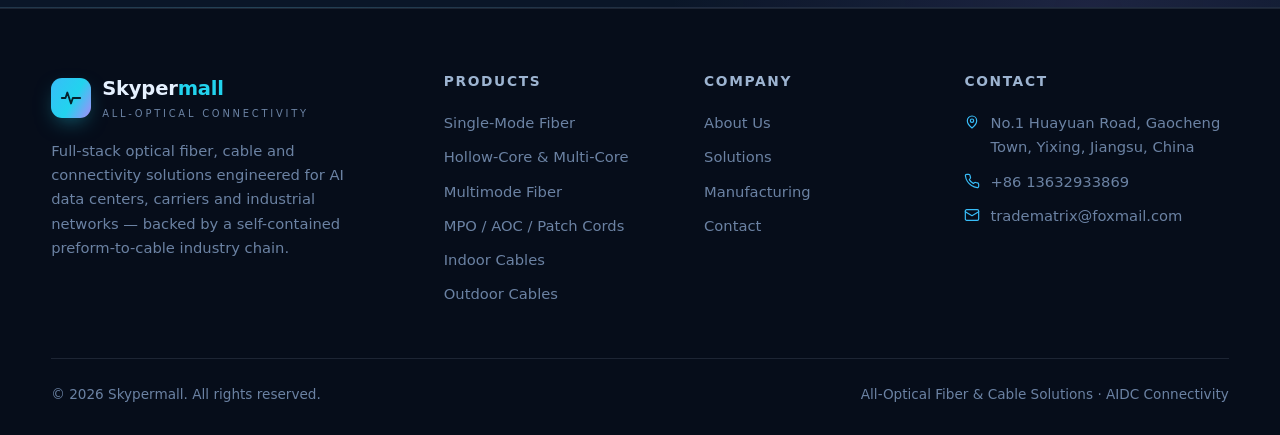
==== commit 4ed84415: "Update contact phone and email" ====
--- a/index.html
+++ b/index.html
@@ -294,8 +294,8 @@
           <h4>Contact</h4>
           <ul class="footer-contact">
             <li><svg viewBox="0 0 24 24" fill="none" stroke="currentColor" stroke-width="1.8" stroke-linecap="round" stroke-linejoin="round"><path d="M12 21s-7-5.6-7-11a7 7 0 0114 0c0 5.4-7 11-7 11z"/><circle cx="12" cy="10" r="2.5"/></svg><span>No.1 Huayuan Road, Gaocheng Town, Yixing, Jiangsu, China</span></li>
-            <li><svg viewBox="0 0 24 24" fill="none" stroke="currentColor" stroke-width="1.8" stroke-linecap="round" stroke-linejoin="round"><path d="M22 16.9v3a2 2 0 01-2.2 2 19.8 19.8 0 01-8.6-3.1 19.5 19.5 0 01-6-6A19.8 19.8 0 012.1 4.2 2 2 0 014.1 2h3a2 2 0 012 1.7c.1.9.3 1.8.6 2.7a2 2 0 01-.5 2.1L8 9.9a16 16 0 006 6l1.4-1.2a2 2 0 012.1-.5c.9.3 1.8.5 2.7.6a2 2 0 011.7 2z"/></svg><span>+86 510-87249608</span></li>
-            <li><svg viewBox="0 0 24 24" fill="none" stroke="currentColor" stroke-width="1.8" stroke-linecap="round" stroke-linejoin="round"><rect x="2" y="4" width="20" height="16" rx="2"/><path d="M22 7l-10 6L2 7"/></svg><span>sales@skypermall.com</span></li>
+            <li><svg viewBox="0 0 24 24" fill="none" stroke="currentColor" stroke-width="1.8" stroke-linecap="round" stroke-linejoin="round"><path d="M22 16.9v3a2 2 0 01-2.2 2 19.8 19.8 0 01-8.6-3.1 19.5 19.5 0 01-6-6A19.8 19.8 0 012.1 4.2 2 2 0 014.1 2h3a2 2 0 012 1.7c.1.9.3 1.8.6 2.7a2 2 0 01-.5 2.1L8 9.9a16 16 0 006 6l1.4-1.2a2 2 0 012.1-.5c.9.3 1.8.5 2.7.6a2 2 0 011.7 2z"/></svg><span>+86 13632933869</span></li>
+            <li><svg viewBox="0 0 24 24" fill="none" stroke="currentColor" stroke-width="1.8" stroke-linecap="round" stroke-linejoin="round"><rect x="2" y="4" width="20" height="16" rx="2"/><path d="M22 7l-10 6L2 7"/></svg><span>tradematrix@foxmail.com</span></li>
           </ul>
         </div>
       </div>
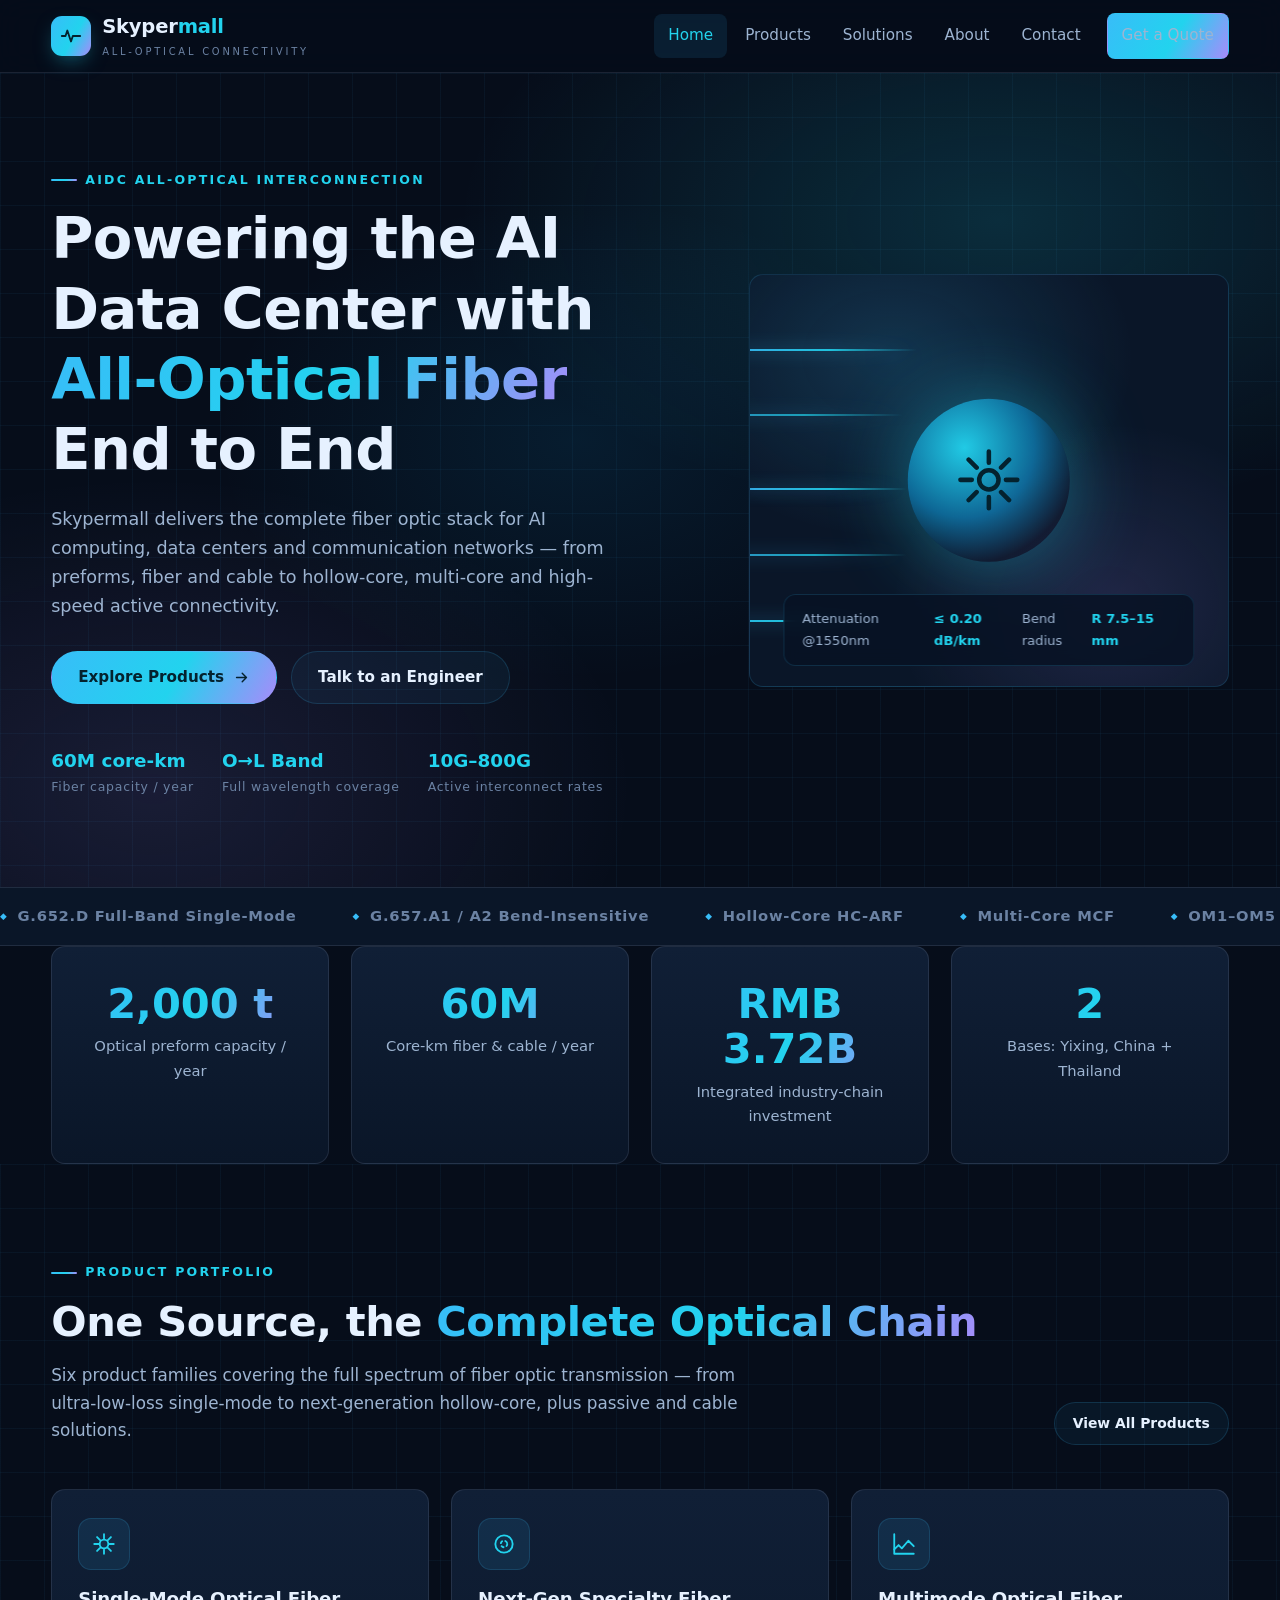
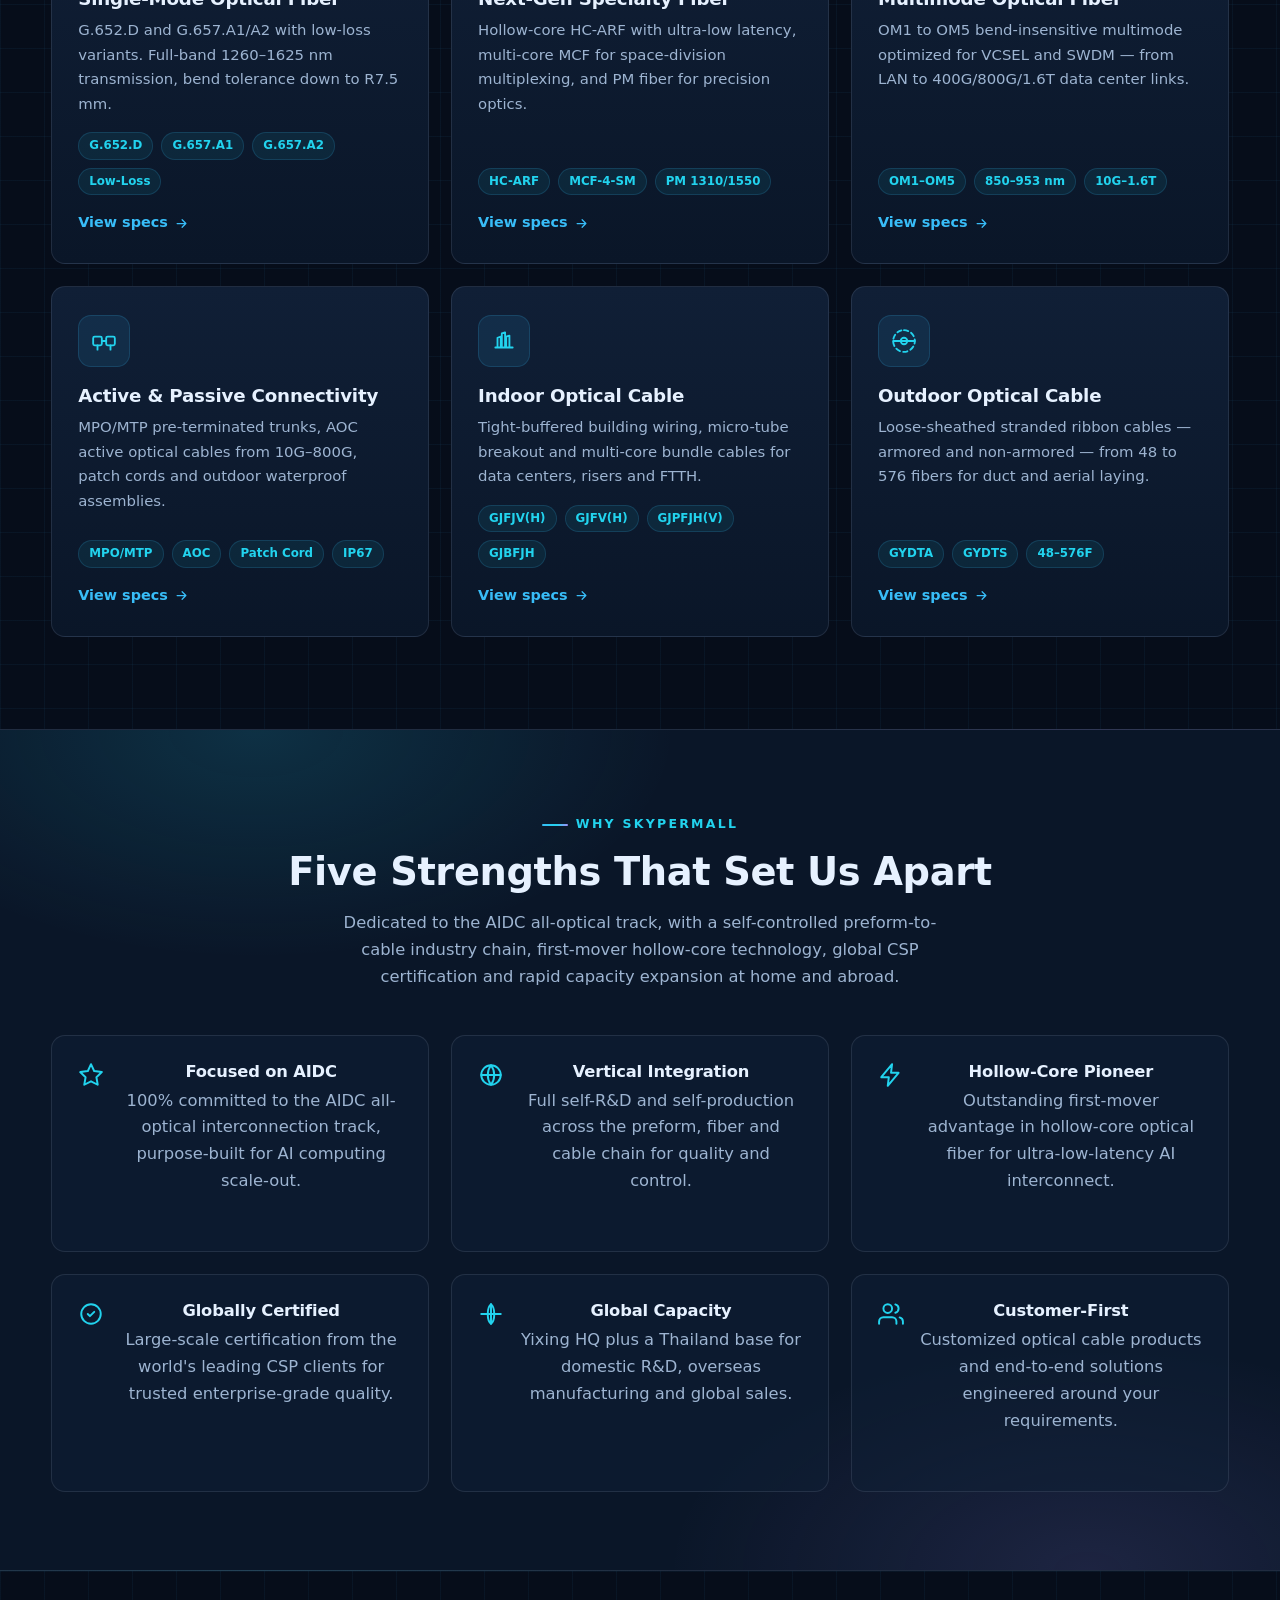
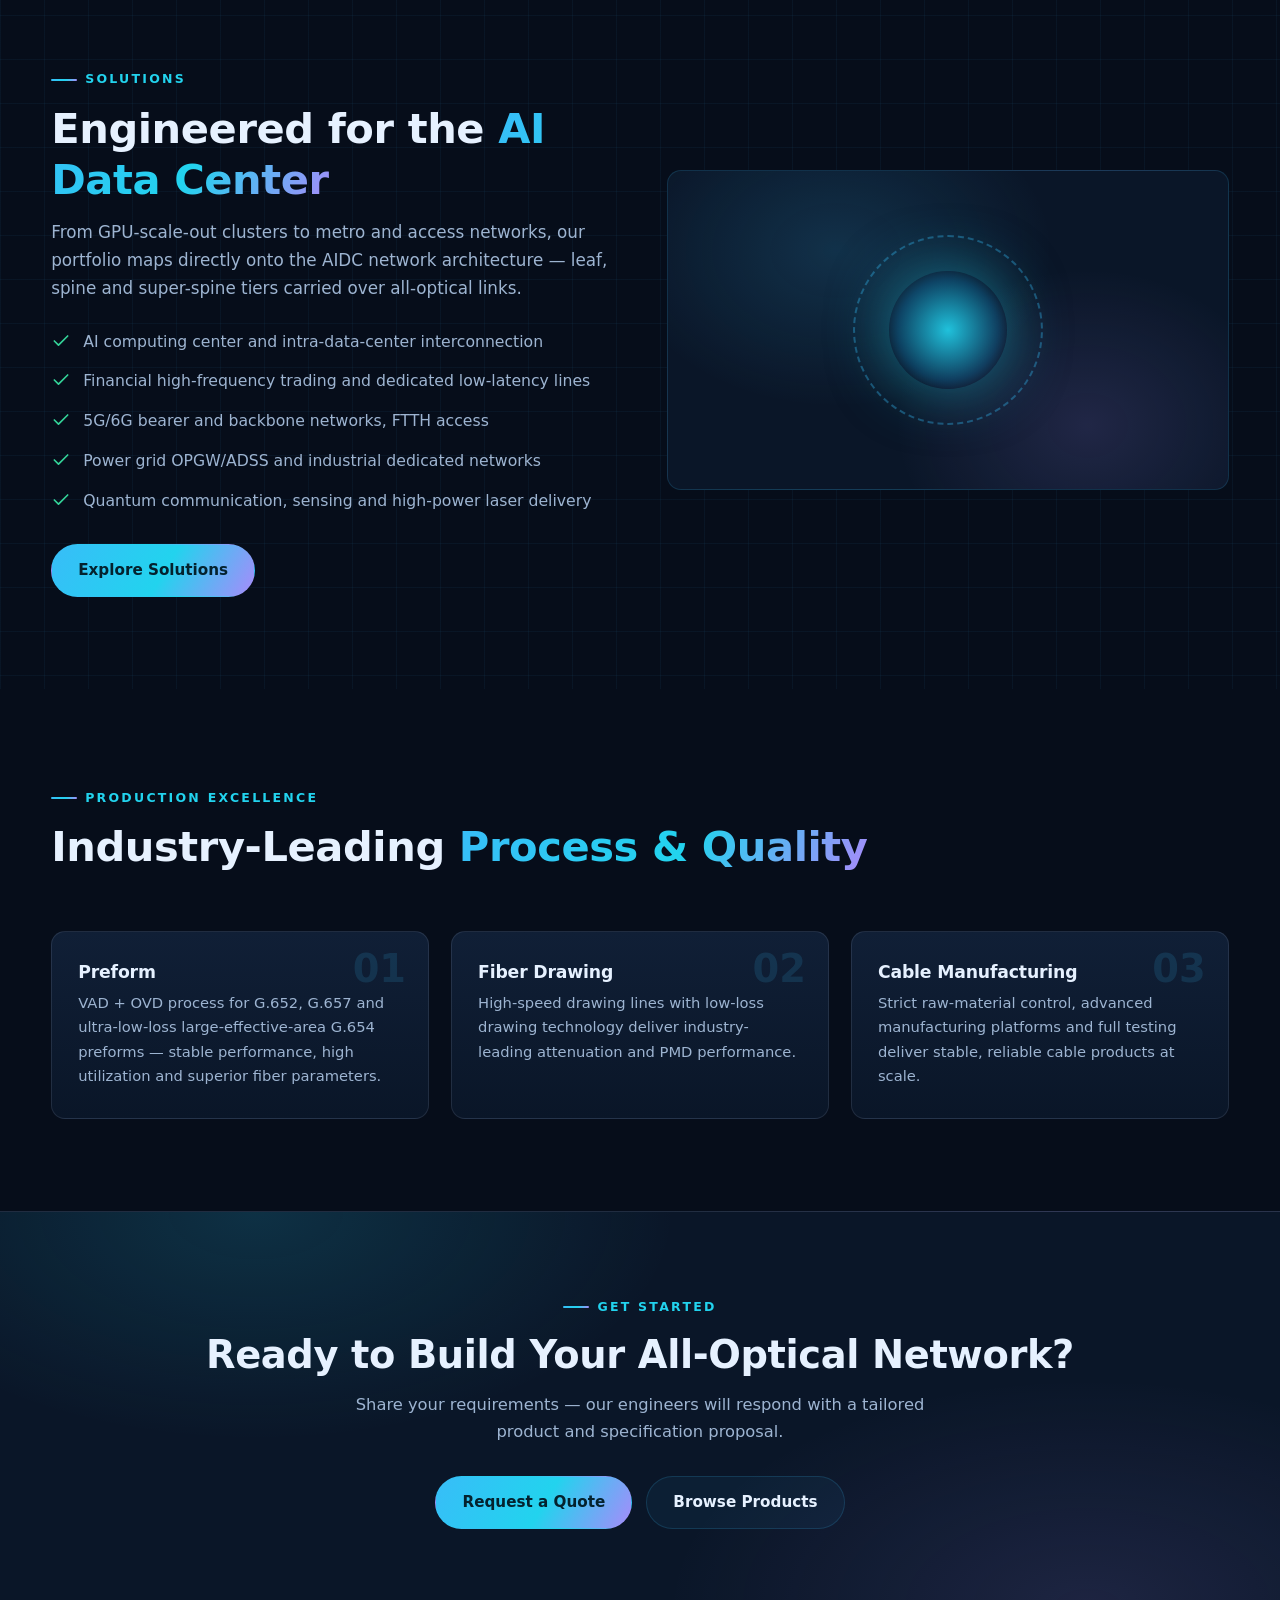
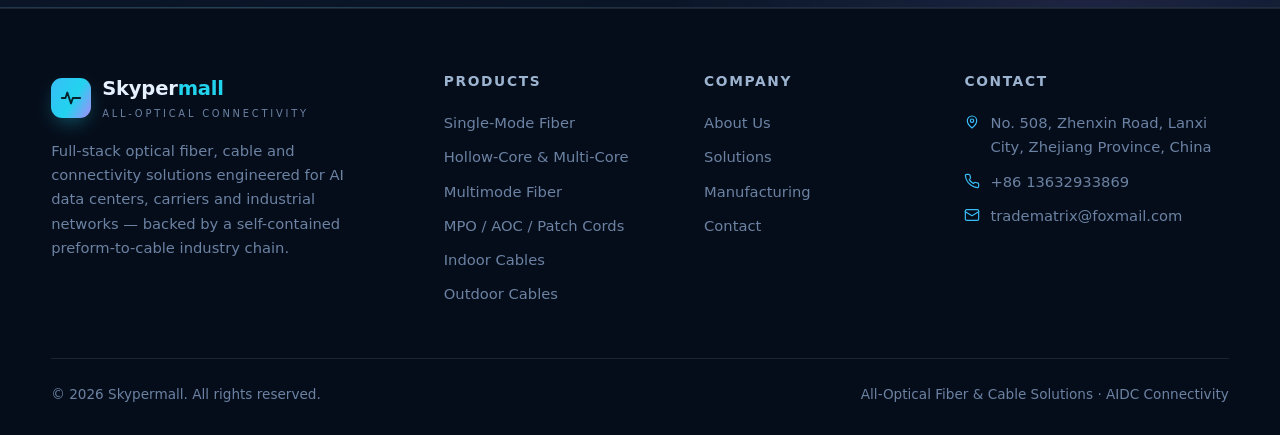
==== commit d5899d08: "Update headquarters address across all pages" ====
--- a/index.html
+++ b/index.html
@@ -293,7 +293,7 @@
         <div class="footer-col">
           <h4>Contact</h4>
           <ul class="footer-contact">
-            <li><svg viewBox="0 0 24 24" fill="none" stroke="currentColor" stroke-width="1.8" stroke-linecap="round" stroke-linejoin="round"><path d="M12 21s-7-5.6-7-11a7 7 0 0114 0c0 5.4-7 11-7 11z"/><circle cx="12" cy="10" r="2.5"/></svg><span>No.1 Huayuan Road, Gaocheng Town, Yixing, Jiangsu, China</span></li>
+            <li><svg viewBox="0 0 24 24" fill="none" stroke="currentColor" stroke-width="1.8" stroke-linecap="round" stroke-linejoin="round"><path d="M12 21s-7-5.6-7-11a7 7 0 0114 0c0 5.4-7 11-7 11z"/><circle cx="12" cy="10" r="2.5"/></svg><span>No. 508, Zhenxin Road, Lanxi City, Zhejiang Province, China</span></li>
             <li><svg viewBox="0 0 24 24" fill="none" stroke="currentColor" stroke-width="1.8" stroke-linecap="round" stroke-linejoin="round"><path d="M22 16.9v3a2 2 0 01-2.2 2 19.8 19.8 0 01-8.6-3.1 19.5 19.5 0 01-6-6A19.8 19.8 0 012.1 4.2 2 2 0 014.1 2h3a2 2 0 012 1.7c.1.9.3 1.8.6 2.7a2 2 0 01-.5 2.1L8 9.9a16 16 0 006 6l1.4-1.2a2 2 0 012.1-.5c.9.3 1.8.5 2.7.6a2 2 0 011.7 2z"/></svg><span>+86 13632933869</span></li>
             <li><svg viewBox="0 0 24 24" fill="none" stroke="currentColor" stroke-width="1.8" stroke-linecap="round" stroke-linejoin="round"><rect x="2" y="4" width="20" height="16" rx="2"/><path d="M22 7l-10 6L2 7"/></svg><span>tradematrix@foxmail.com</span></li>
           </ul>
